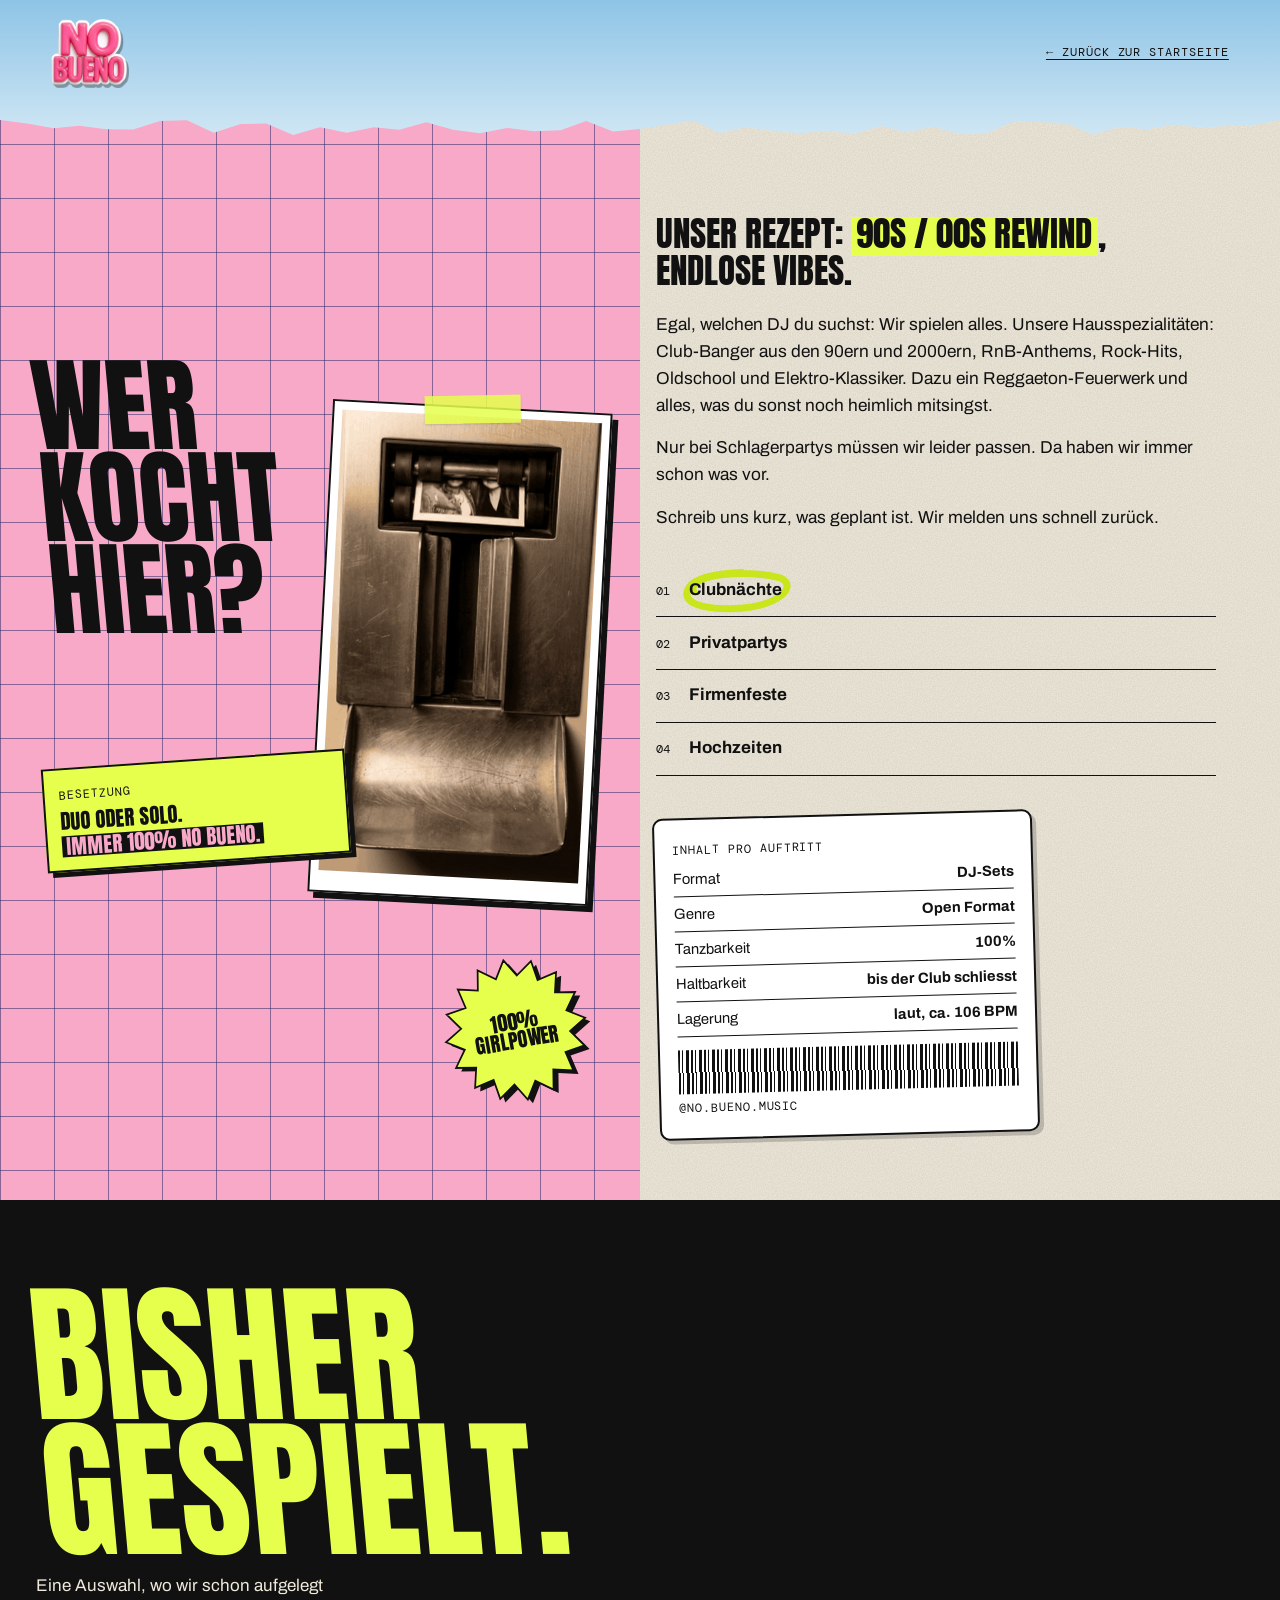
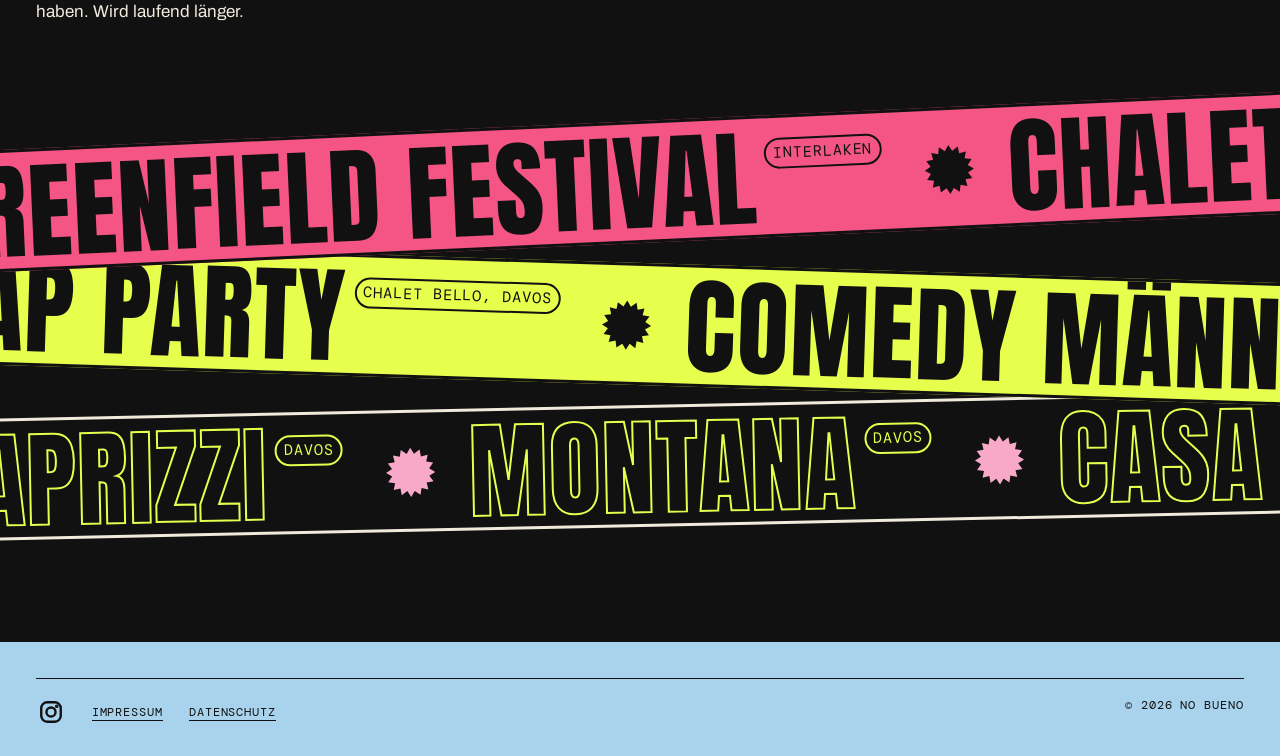
==== about.html @ e57322e9 "Add files via upload" ====
<!doctype html>
<html lang="de-CH">
<head>
<meta charset="utf-8">
<meta name="viewport" content="width=device-width, initial-scale=1, viewport-fit=cover">
<meta name="claude:viewport-fit-sides" content="cover">
<title>About – No Bueno</title>
<script>(function(){var r=document.documentElement;if(!(window.matchMedia&&matchMedia('(prefers-reduced-motion: reduce)').matches)){r.classList.add('js-anim');setTimeout(function(){if(!window.__nbReady){r.classList.remove('js-anim')}},3500)}})();</script>
<meta name="description" content="Wer No Bueno ist, was wir spielen und wo wir schon aufgelegt haben.">
<link rel="preload" href="fonts/anton-latin-400-normal.woff2" as="font" type="font/woff2" crossorigin>
<link rel="stylesheet" href="fonts.css">
<link rel="stylesheet" href="style.css">
</head>
<body class="about-page">

<svg width="0" height="0" style="position:absolute" aria-hidden="true" focusable="false">
  <symbol id="burst" viewBox="0 0 100 100"><polygon points="50.0,2.0 57.2,13.7 68.4,5.7 70.6,19.2 83.9,16.1 80.8,29.4 94.3,31.6 86.3,42.8 98.0,50.0 86.3,57.2 94.3,68.4 80.8,70.6 83.9,83.9 70.6,80.8 68.4,94.3 57.2,86.3 50.0,98.0 42.8,86.3 31.6,94.3 29.4,80.8 16.1,83.9 19.2,70.6 5.7,68.4 13.7,57.2 2.0,50.0 13.7,42.8 5.7,31.6 19.2,29.4 16.1,16.1 29.4,19.2 31.6,5.7 42.8,13.7"/></symbol>
</svg>

<div class="about-top">
<header class="snake-top"><a class="logo-sticker" href="index.html" aria-label="No Bueno, zur Startseite"><img src="assets/sticker.webp" width="420" height="363" alt="No Bueno"></a><a class="mono snake-back" href="index.html">← zurück zur Startseite</a></header>
</div>

<section class="about" id="ueber" aria-labelledby="about-title">
  <div class="pool">
    <div class="pool-inner">
      <h2 class="big-title" id="about-title" data-lines>
        <span class="ln"><span class="ln-in" style="--i:0">Wer</span></span>
        <span class="ln"><span class="ln-in" style="--i:1">kocht</span></span>
        <span class="ln"><span class="ln-in" style="--i:2">hier?</span></span>
      </h2>
      <figure class="booth reveal"><span class="tape" aria-hidden="true"></span><img src="assets/photobooth.gif" width="300" height="533" alt="Fotoautomat spuckt einen Fotostreifen von uns beiden aus" loading="lazy"></figure>
      <div class="duo-card reveal"><span class="mono">Besetzung</span><p>Duo oder Solo.<br><b>Immer 100% No Bueno.</b></p></div>
    </div>
    <div class="px px--burst2" data-speed="0.07" aria-hidden="true">
      <div class="burst burst--sm reveal reveal--stamp">
        <svg viewBox="0 0 100 100"><use href="#burst" transform="translate(3 3)" fill="#111"/><use href="#burst" fill="#e6ff4d" stroke="#111" stroke-width="1.2"/></svg>
        <span>100%<br>girlpower</span>
      </div>
    </div>
  </div>

  <div class="about-copy paper">
    <div class="about-copy-inner">
      <p class="lead reveal">Unser Rezept: <span class="hl">90s / 00s Rewind</span>, endlose Vibes.</p>
      <p class="reveal reveal--soft">Egal, welchen DJ du suchst: Wir spielen alles. Unsere Hausspezialitäten: Club-Banger aus den 90ern und 2000ern, RnB-Anthems, Rock-Hits, Oldschool und Elektro-Klassiker. Dazu ein Reggaeton-Feuerwerk und alles, was du sonst noch heimlich mitsingst.</p>
      <p class="reveal reveal--soft">Nur bei Schlagerpartys müssen wir leider passen. Da haben wir immer schon was vor.</p>
      <p class="reveal reveal--soft">Schreib uns kurz, was geplant ist. Wir melden uns schnell zurück.</p>

      <ol class="topics" aria-label="Anlässe">
        <li class="reveal reveal--soft"><span class="circled" data-draw>Clubnächte<svg viewBox="0 0 200 80" preserveAspectRatio="none" aria-hidden="true"><path class="scribble scribble--lime" pathLength="1" d="M30 44 C14 14 120 2 176 20 C204 34 176 70 100 74 C40 77 6 62 22 36 C32 20 70 12 110 10"/></svg></span></li>
        <li class="reveal reveal--soft"><span>Privatpartys</span></li>
        <li class="reveal reveal--soft"><span>Firmenfeste</span></li>
        <li class="reveal reveal--soft"><span>Hochzeiten</span></li>
      </ol>

      <div class="label-card reveal">
        <span class="mono">Inhalt pro Auftritt</span>
        <div class="row"><span>Format</span><b>DJ-Sets</b></div>
        <div class="row"><span>Genre</span><b>Open Format</b></div>
        <div class="row"><span>Tanzbarkeit</span><b>100%</b></div>
        <div class="row"><span>Haltbarkeit</span><b>bis der Club schliesst</b></div>
        <div class="row"><span>Lagerung</span><b>laut, ca. <span data-count="125">125</span> BPM</b></div>
        <div class="barcode" aria-hidden="true"></div>
        <span class="mono">@no.bueno.music</span>
      </div>
    </div>
  </div>
</section>

<!-- ============ GESPIELT (Laufschrift) ============ -->
<section class="gig-sec mq-sec" id="gespielt" aria-labelledby="gig-title">
  <div class="wrap mq-head">
    <h2 class="big-title" id="gig-title">
      <span class="ln"><span class="ln-in" style="--i:0">Bisher</span></span>
      <span class="ln"><span class="ln-in" style="--i:1">gespielt.</span></span>
    </h2>
    <p class="tv-lead">Eine Auswahl, wo wir schon aufgelegt haben. Wird laufend länger.</p>
  </div>
  <div class="mq-stack">
    <div class="mq mq--a">
      <ul class="mq-track" aria-label="Gespielt, Reihe 1"><li><span class="mq-n">Greenfield Festival</span><small>Interlaken</small><svg class="mq-b" viewBox="0 0 100 100" aria-hidden="true"><use href="#burst"/></svg></li><li><span class="mq-n">Chalet Bello</span><small>Resident, Davos</small><svg class="mq-b" viewBox="0 0 100 100" aria-hidden="true"><use href="#burst"/></svg></li><li><span class="mq-n">Stall Valär</span><small>Davos</small><svg class="mq-b" viewBox="0 0 100 100" aria-hidden="true"><use href="#burst"/></svg></li><li><span class="mq-n">Back to the Hits</span><small>Micas Garten</small><svg class="mq-b" viewBox="0 0 100 100" aria-hidden="true"><use href="#burst"/></svg></li><li><span class="mq-n">Back to the Hits</span><small>Gerolds Garten</small><svg class="mq-b" viewBox="0 0 100 100" aria-hidden="true"><use href="#burst"/></svg></li><li><span class="mq-n">Back to the Hits</span><small>Illuminarium</small><svg class="mq-b" viewBox="0 0 100 100" aria-hidden="true"><use href="#burst"/></svg></li></ul>
      <ul class="mq-track" aria-hidden="true"><li><span class="mq-n">Greenfield Festival</span><small>Interlaken</small><svg class="mq-b" viewBox="0 0 100 100" aria-hidden="true"><use href="#burst"/></svg></li><li><span class="mq-n">Chalet Bello</span><small>Resident, Davos</small><svg class="mq-b" viewBox="0 0 100 100" aria-hidden="true"><use href="#burst"/></svg></li><li><span class="mq-n">Stall Valär</span><small>Davos</small><svg class="mq-b" viewBox="0 0 100 100" aria-hidden="true"><use href="#burst"/></svg></li><li><span class="mq-n">Back to the Hits</span><small>Micas Garten</small><svg class="mq-b" viewBox="0 0 100 100" aria-hidden="true"><use href="#burst"/></svg></li><li><span class="mq-n">Back to the Hits</span><small>Gerolds Garten</small><svg class="mq-b" viewBox="0 0 100 100" aria-hidden="true"><use href="#burst"/></svg></li><li><span class="mq-n">Back to the Hits</span><small>Illuminarium</small><svg class="mq-b" viewBox="0 0 100 100" aria-hidden="true"><use href="#burst"/></svg></li></ul>
    </div>
    <div class="mq mq--b">
      <ul class="mq-track" aria-label="Gespielt, Reihe 2"><li><span class="mq-n">PAP Party</span><small>Chalet Bello, Davos</small><svg class="mq-b" viewBox="0 0 100 100" aria-hidden="true"><use href="#burst"/></svg></li><li><span class="mq-n">Comedy Männer After Show</span><small>Samsung The Hall, Zürich</small><svg class="mq-b" viewBox="0 0 100 100" aria-hidden="true"><use href="#burst"/></svg></li><li><span class="mq-n">Wienachtsdorf Zürich</span><svg class="mq-b" viewBox="0 0 100 100" aria-hidden="true"><use href="#burst"/></svg></li><li><span class="mq-n">Rotliechtli</span><small>Davos</small><svg class="mq-b" viewBox="0 0 100 100" aria-hidden="true"><use href="#burst"/></svg></li></ul>
      <ul class="mq-track" aria-hidden="true"><li><span class="mq-n">PAP Party</span><small>Chalet Bello, Davos</small><svg class="mq-b" viewBox="0 0 100 100" aria-hidden="true"><use href="#burst"/></svg></li><li><span class="mq-n">Comedy Männer After Show</span><small>Samsung The Hall, Zürich</small><svg class="mq-b" viewBox="0 0 100 100" aria-hidden="true"><use href="#burst"/></svg></li><li><span class="mq-n">Wienachtsdorf Zürich</span><svg class="mq-b" viewBox="0 0 100 100" aria-hidden="true"><use href="#burst"/></svg></li><li><span class="mq-n">Rotliechtli</span><small>Davos</small><svg class="mq-b" viewBox="0 0 100 100" aria-hidden="true"><use href="#burst"/></svg></li></ul>
    </div>
    <div class="mq mq--c">
      <ul class="mq-track" aria-label="Gespielt, Reihe 3"><li><span class="mq-n">Caprizzi</span><small>Davos</small><svg class="mq-b" viewBox="0 0 100 100" aria-hidden="true"><use href="#burst"/></svg></li><li><span class="mq-n">Montana</span><small>Davos</small><svg class="mq-b" viewBox="0 0 100 100" aria-hidden="true"><use href="#burst"/></svg></li><li><span class="mq-n">Casa Antica</span><small>Klosters</small><svg class="mq-b" viewBox="0 0 100 100" aria-hidden="true"><use href="#burst"/></svg></li><li><span class="mq-n">Peaches Girls Society</span><svg class="mq-b" viewBox="0 0 100 100" aria-hidden="true"><use href="#burst"/></svg></li></ul>
      <ul class="mq-track" aria-hidden="true"><li><span class="mq-n">Caprizzi</span><small>Davos</small><svg class="mq-b" viewBox="0 0 100 100" aria-hidden="true"><use href="#burst"/></svg></li><li><span class="mq-n">Montana</span><small>Davos</small><svg class="mq-b" viewBox="0 0 100 100" aria-hidden="true"><use href="#burst"/></svg></li><li><span class="mq-n">Casa Antica</span><small>Klosters</small><svg class="mq-b" viewBox="0 0 100 100" aria-hidden="true"><use href="#burst"/></svg></li><li><span class="mq-n">Peaches Girls Society</span><svg class="mq-b" viewBox="0 0 100 100" aria-hidden="true"><use href="#burst"/></svg></li></ul>
    </div>
  </div>
</section>

<footer class="stay">
  <div class="wrap">
    <div class="foot-links mono">
      <ul>
        <li><a class="ig-ico" href="https://www.instagram.com/no.bueno.music" rel="noopener" aria-label="Instagram: @no.bueno.music" title="@no.bueno.music"><svg viewBox="0 0 24 24" width="26" height="26" fill="none" stroke="currentColor" stroke-width="2.2" stroke-linecap="round" stroke-linejoin="round" aria-hidden="true"><rect x="3" y="3" width="18" height="18" rx="5.5"/><circle cx="12" cy="12" r="4.2"/><circle cx="17.3" cy="6.7" r="0.6" fill="currentColor"/></svg></a></li>
        <li><a href="impressum.html">Impressum</a></li>
        <li><a href="datenschutz.html">Datenschutz</a></li>
      </ul>
      <span>© <span id="year">2026</span> No Bueno</span>
    </div>
  </div>
</footer>

<div class="w95 toast" id="toast" role="status" aria-live="polite" hidden>
  <div class="w95-bar"><span class="t" id="toast-title">fehler.exe</span><button class="x" type="button" id="toast-x" aria-label="Schliessen">×</button></div>
  <div class="w95-body">
    <div class="row"><span class="info" aria-hidden="true">!</span><p id="toast-msg"></p></div>
    <div class="btns"><a class="b95" id="toast-ok" href="#kontakt">ok</a></div>
  </div>
</div>

<script src="script.js"></script>
</body>
</html>
---- fonts.css ----
/* Selbst gehostete Schriften (OFL-Lizenz, via Fontsource) */
@font-face{font-family:'Anton';font-style:normal;font-weight:400;font-display:swap;src:url('fonts/anton-latin-400-normal.woff2') format('woff2');}
@font-face{font-family:'Archivo';font-style:normal;font-weight:400;font-display:swap;src:url('fonts/archivo-latin-400-normal.woff2') format('woff2');}
@font-face{font-family:'Archivo';font-style:normal;font-weight:500;font-display:swap;src:url('fonts/archivo-latin-500-normal.woff2') format('woff2');}
@font-face{font-family:'Archivo';font-style:normal;font-weight:700;font-display:swap;src:url('fonts/archivo-latin-700-normal.woff2') format('woff2');}
@font-face{font-family:'Archivo';font-style:normal;font-weight:800;font-display:swap;src:url('fonts/archivo-latin-800-normal.woff2') format('woff2');}
@font-face{font-family:'Caveat';font-style:normal;font-weight:600;font-display:swap;src:url('fonts/caveat-latin-600-normal.woff2') format('woff2');}
@font-face{font-family:'DM Mono';font-style:normal;font-weight:400;font-display:swap;src:url('fonts/dm-mono-latin-400-normal.woff2') format('woff2');}
@font-face{font-family:'DM Mono';font-style:normal;font-weight:500;font-display:swap;src:url('fonts/dm-mono-latin-500-normal.woff2') format('woff2');}
@font-face{font-family:'Pixelify Sans';font-style:normal;font-weight:400;font-display:swap;src:url('fonts/pixelify-sans-latin-400-normal.woff2') format('woff2');}
@font-face{font-family:'Pixelify Sans';font-style:normal;font-weight:600;font-display:swap;src:url('fonts/pixelify-sans-latin-600-normal.woff2') format('woff2');}
---- style.css ----
/* Layout concept: a cut-and-paste zine. Giant black condensed type on sky, pool-tile pink, lime and paper bands, with stickers, tape, scribbles and Win95 pop-ups pasted on top. */
:root {
  --sky: #a9d3ec;
  --sky-2: #d4e9f5;
  --pink: #f8a9c8;
  --brand: #f45584;
  --lime: #e6ff4d;
  --olive: #a9b247;
  --ink: #111111;
  --paper: #f0eadc;
  --grey: #c9c8c2;
  --navy: #2c2a6b;
  --lilac: #fcd6e8;
  --lilac-d: #d4538b;
  --butter: #f6e68a;

  --display: 'Anton', 'Arial Narrow', Impact, sans-serif;
  --body: 'Archivo', 'Helvetica Neue', Arial, sans-serif;
  --hand: 'Caveat', 'Segoe Script', 'Bradley Hand', cursive;
  --mono: 'DM Mono', ui-monospace, 'SF Mono', Menlo, Consolas, monospace;
  --pixel: 'Pixelify Sans', 'Courier New', monospace;

  --ease: cubic-bezier(0.2, 0.8, 0.2, 1);
  --gutter-l: max(16px, env(safe-area-inset-left, 0px));
  --gutter-r: max(16px, env(safe-area-inset-right, 0px));

  --noise: url("data:image/svg+xml,%3Csvg xmlns='http://www.w3.org/2000/svg' width='200' height='200'%3E%3Cfilter id='n'%3E%3CfeTurbulence type='fractalNoise' baseFrequency='.8' numOctaves='2' stitchTiles='stitch'/%3E%3CfeColorMatrix values='0 0 0 0 0 0 0 0 0 0 0 0 0 0 0 0 0 0 .1 0'/%3E%3C/filter%3E%3Crect width='100%25' height='100%25' filter='url(%23n)'/%3E%3C/svg%3E");
}

*, *::before, *::after { box-sizing: border-box; }
[hidden] { display: none !important; }
html { scroll-behavior: smooth; }

body {
  margin: 0;
  background: var(--paper);
  color: var(--ink);
  font-family: var(--body);
  font-size: 1.0625rem;
  line-height: 1.55;
  -webkit-font-smoothing: antialiased;
  overflow-x: hidden;
}
img { display: block; max-width: 100%; height: auto; }
a { color: inherit; }
:focus-visible { outline: 3px solid var(--ink); outline-offset: 3px; }
.sr-only { position: absolute; width: 1px; height: 1px; padding: 0; margin: -1px; overflow: hidden; clip: rect(0, 0, 0, 0); white-space: nowrap; border: 0; }

.wrap { width: 100%; max-width: 1240px; margin-inline: auto; padding-left: var(--gutter-l); padding-right: var(--gutter-r); }
.mono { font-family: var(--mono); font-size: 0.74rem; letter-spacing: 0.08em; text-transform: uppercase; }
.hand { font-family: var(--hand); font-weight: 600; line-height: 1; }
.paper { background-color: var(--paper); background-image: var(--noise); }

/* ---------- scribbles ---------- */
.scribble { fill: none; stroke: var(--ink); stroke-width: 3; stroke-linecap: round; stroke-linejoin: round; vector-effect: non-scaling-stroke; }
.scribble--lime { stroke: #c9e51c; stroke-width: 7; }
.scribble--pink { stroke: var(--brand); stroke-width: 4; }
.circled { position: relative; display: inline-block; z-index: 0; }
.circled > svg { position: absolute; inset: -22% -10%; width: 120%; height: 144%; left: -10%; top: -22%; overflow: visible; pointer-events: none; z-index: -1; }
.hl { background: linear-gradient(transparent 18%, var(--lime) 18% 92%, transparent 92%); padding: 0 0.15em; -webkit-box-decoration-break: clone; box-decoration-break: clone; }

/* ---------- buttons ---------- */
.btn {
  display: inline-flex; align-items: center; gap: 0.9rem;
  font-family: var(--body); font-weight: 700; font-size: 0.8rem; letter-spacing: 0.12em; text-transform: uppercase;
  background: var(--ink); color: #fff; border: 2px solid var(--ink); padding: 1rem 1.5rem;
  text-decoration: none; cursor: pointer;
  transition: background 0.15s ease, color 0.15s ease;
}
.btn svg { width: 1.6em; height: 1em; flex: none; stroke: currentColor; fill: none; stroke-width: 2; }
.btn:hover { background: var(--lime); color: var(--ink); }
.btn--ghost { background: transparent; color: var(--ink); }
.btn--ghost:hover { background: var(--ink); color: #fff; }

.tag-lime {
  display: inline-block; background: var(--lime); color: var(--ink);
  padding: 0.35rem 0.65rem; rotate: -2deg; box-shadow: 3px 3px 0 var(--ink);
}

/* ---------- progress bar ---------- */
.progress { position: fixed; left: 0; right: 0; top: env(safe-area-inset-top, 0px); height: 6px; z-index: 90; pointer-events: none; }
.progress i { display: block; height: 100%; background: var(--ink); transform: scaleX(0); transform-origin: left; }

/* ---------- nav ---------- */
.nav { position: relative; z-index: 5; display: flex; flex-wrap: wrap; align-items: center; justify-content: space-between; gap: 0.7rem 2rem; padding-top: 1.4rem; padding-bottom: 0.6rem; }
.logo-text { font-family: var(--display); font-size: 1.7rem; text-transform: lowercase; text-decoration: none; letter-spacing: 0.01em; line-height: 1; }
.nav ul { list-style: none; margin: 0; padding: 0; display: flex; flex-wrap: wrap; gap: 0.3rem 1.8rem; }
.nav a.l { font-family: var(--mono); font-size: 0.76rem; letter-spacing: 0.08em; text-transform: uppercase; text-decoration: none; padding: 0.3rem 0; border-bottom: 2px solid transparent; }
.nav a.l:hover, .nav a.l[aria-current] { border-bottom-color: var(--ink); }

/* ---------- hero ---------- */
.hero {
  position: relative; overflow: hidden;
  padding-bottom: 6.5rem;
  background:
    radial-gradient(ellipse 340px 80px at 14% 16%, rgba(255, 190, 220, 0.85), transparent 72%),
    radial-gradient(ellipse 420px 90px at 62% 9%, rgba(255, 200, 226, 0.8), transparent 72%),
    radial-gradient(ellipse 360px 90px at 90% 44%, rgba(255, 190, 220, 0.7), transparent 72%),
    radial-gradient(ellipse 500px 120px at 30% 78%, rgba(255, 255, 255, 0.55), transparent 72%),
    linear-gradient(180deg, #8ec4e6, var(--sky-2));
}
.hero-grid { position: relative; display: grid; grid-template-columns: 1fr; gap: 2rem; padding-top: 1.6rem; }
.hero-copy { min-width: 0; position: relative; z-index: 2; }
.hero-copy .tag-lime { margin-bottom: 1.2rem; }
.mega { font-family: var(--display); font-weight: 400; text-transform: uppercase; line-height: 0.84; letter-spacing: -0.005em; margin: 0; font-size: clamp(6rem, 25vw, 17.5rem); }
.ln { display: block; overflow: hidden; padding-top: 0.05em; padding-bottom: 0.02em; margin-bottom: -0.02em; }
.ln-in { display: block; }
.hero-sub { font-family: var(--display); text-transform: uppercase; font-size: clamp(1.7rem, 5.2vw, 3rem); line-height: 1.02; margin: 1.6rem 0 0; max-width: 15ch; }
.hero-cta { display: flex; flex-wrap: wrap; align-items: center; gap: 1rem 1.6rem; margin-top: 2rem; }
.hero-cta .note { font-size: 1.6rem; rotate: -4deg; display: inline-flex; align-items: center; gap: 0.3rem; }
.hero-cta .note svg { width: 70px; height: 36px; }
.meta-row { display: flex; flex-wrap: wrap; gap: 0.8rem 2.6rem; margin-top: 2.6rem; }
.meta-row div { display: grid; gap: 0.1rem; }
.meta-row b { font-family: var(--mono); font-weight: 500; font-size: 0.8rem; text-transform: none; letter-spacing: 0; }

/* collage */
.collage { position: relative; display: grid; gap: 1.4rem; justify-items: center; min-width: 0; padding-top: 1rem; }
.px { position: relative; }
.px--pola { width: min(100%, 270px); }
.pola {
  background: none; padding: 0; width: min(100%, 270px); rotate: 3deg;
  filter: drop-shadow(0 14px 18px rgba(17, 17, 17, 0.3));
}
.pola img { width: 100%; }
.pola .cap { position: absolute; left: 0; right: 0; bottom: 6px; text-align: center; font-size: 1.35rem; }
.tape { position: absolute; width: 96px; height: 28px; background: rgba(230, 255, 77, 0.85); top: -13px; left: 50%; translate: -50% 0; rotate: -4deg; box-shadow: 0 1px 2px rgba(0, 0, 0, 0.15); }
.burst { position: relative; width: 136px; aspect-ratio: 1; display: grid; place-items: center; text-align: center; rotate: -10deg; }
.burst svg { position: absolute; inset: 0; width: 100%; height: 100%; overflow: visible; }
.burst span { position: relative; font-family: var(--display); text-transform: uppercase; font-size: 1.35rem; line-height: 0.95; }
.px--burst { position: absolute; top: -0.5rem; right: 6%; z-index: 3; }
.doodle { position: absolute; pointer-events: none; z-index: 1; }
.doodle svg { width: 100%; height: auto; overflow: visible; }

/* Win95 */
.w95 { background: var(--lilac); border: 2px solid; border-color: #fff var(--lilac-d) var(--lilac-d) #fff; outline: 1px solid var(--ink); box-shadow: 6px 6px 0 rgba(17, 17, 17, 0.25); padding: 3px; font-family: var(--pixel); font-size: 1rem; line-height: 1.35; min-width: 0; }
.w95-bar { display: flex; align-items: center; justify-content: space-between; gap: 0.6rem; padding: 0.2rem 0.3rem 0.2rem 0.5rem; background: var(--pink); color: var(--ink); }
.w95-bar .t { min-width: 0; overflow: hidden; white-space: nowrap; text-overflow: ellipsis; }
.w95-ctrl { display: flex; gap: 2px; flex: none; }
.w95-ctrl span { width: 17px; height: 17px; background: var(--lilac); color: var(--ink); border: 2px solid; border-color: #fff var(--lilac-d) var(--lilac-d) #fff; font-size: 0.7rem; line-height: 12px; text-align: center; }
.w95-body { margin-top: 3px; padding: 0.9rem 1rem 1rem; background: #fff1f7; border: 2px solid; border-color: var(--lilac-d) #fff #fff var(--lilac-d); }
.w95-body p { margin: 0 0 0.8rem; }
.w95 .row { display: flex; align-items: flex-start; gap: 0.7rem; }
.w95 .info { flex: none; width: 28px; height: 28px; border-radius: 50%; background: var(--lilac-d); color: #fff; display: grid; place-items: center; font-weight: 700; border: 2px solid var(--ink); }
.w95 .btns { display: flex; flex-wrap: wrap; gap: 0.5rem; }
.b95 {
  font-family: var(--pixel); font-size: 1rem; font-weight: 600; color: var(--ink); text-decoration: none; cursor: pointer;
  background: var(--lilac); padding: 0.25rem 1rem; border: 2px solid; border-color: #fff var(--ink) var(--ink) #fff;
  box-shadow: inset -1px -1px 0 var(--lilac-d);
}
.b95:hover { background: var(--lime); }
.b95:active { border-color: var(--ink) #fff #fff var(--ink); box-shadow: inset 1px 1px 0 var(--lilac-d); }
.px--pop { width: min(100%, 320px); rotate: -2deg; z-index: 2; }
.px--load { width: min(100%, 250px); rotate: 2deg; z-index: 2; }
.loader { height: 18px; border: 2px solid; border-color: var(--lilac-d) #fff #fff var(--lilac-d); background: #fff; padding: 1px; margin: 0.5rem 0 0.2rem; }
.loader i { display: block; height: 100%; width: 4%; background: repeating-linear-gradient(90deg, #f45584 0 8px, transparent 8px 10px); }

@media (min-width: 900px) {
  .hero-grid { grid-template-columns: 1.2fr 0.8fr; gap: 1rem; }
  .collage { display: block; min-height: 620px; padding-top: 0; }
  .px--pola { position: absolute; top: 10px; left: 50px; }
  .px--burst { top: -14px; right: 0; }
  .px--pop { position: absolute; top: 360px; left: -70px; }
  .px--load { position: absolute; top: 478px; right: 0; }
}

/* ---------- marquee ---------- */
.band-marquee { background: var(--olive); border-block: 3px solid var(--ink); overflow: hidden; position: relative; z-index: 3; rotate: -1.2deg; margin-block: -1.2rem 0; margin-inline: -3vw; }
.band-marquee .track { display: flex; width: max-content; will-change: transform; }
.band-marquee span { font-family: var(--display); text-transform: uppercase; font-size: clamp(2.2rem, 6.5vw, 4.4rem); line-height: 1; padding: 0.4rem 1.6rem 0.25rem; white-space: nowrap; }

/* ---------- about ---------- */
.about { position: relative; margin-top: -1.6rem; clip-path: polygon(0.0% 0.00%, 2.1% 0.33%, 4.2% 0.76%, 6.2% 0.52%, 8.3% 0.85%, 10.4% 0.88%, 12.5% 0.09%, 14.6% 0.02%, 16.7% 1.17%, 18.8% 0.36%, 20.8% 0.33%, 22.9% 1.39%, 25.0% 0.66%, 27.1% 1.17%, 29.2% 0.67%, 31.2% 0.89%, 33.3% 0.21%, 35.4% 0.89%, 37.5% 1.22%, 39.6% 0.73%, 41.7% 1.04%, 43.8% 0.94%, 45.8% 0.09%, 47.9% 1.06%, 50.0% 0.83%, 52.1% 0.42%, 54.2% 0.04%, 56.2% 1.21%, 58.3% 0.66%, 60.4% 1.01%, 62.5% 1.23%, 64.6% 1.00%, 66.7% 1.29%, 68.8% 0.55%, 70.8% 1.12%, 72.9% 0.62%, 75.0% 1.31%, 77.1% 1.23%, 79.2% 0.14%, 81.2% 0.19%, 83.3% 0.30%, 85.4% 1.35%, 87.5% 0.61%, 89.6% 0.88%, 91.7% 0.42%, 93.8% 0.71%, 95.8% 0.54%, 97.9% 0.49%, 100.0% 0.00%, 100% 100%, 0% 100%); display: grid; grid-template-columns: 1fr; }
.pool {
  position: relative; padding: 5rem var(--gutter-r) 4rem var(--gutter-l); overflow: hidden;
  background-color: var(--pink);
  background-image:
    linear-gradient(rgba(44, 42, 107, 0.55) 1.5px, transparent 1.5px),
    linear-gradient(90deg, rgba(44, 42, 107, 0.55) 1.5px, transparent 1.5px);
  background-size: 54px 54px;
}
.pool-inner { max-width: 560px; margin-left: auto; position: relative; }
.big-title { font-family: var(--display); font-weight: 400; text-transform: uppercase; font-size: clamp(4.4rem, 13vw, 9.5rem); line-height: 0.84; margin: 0; }
.pool .note { font-size: 1.7rem; margin-top: 1.4rem; rotate: -3deg; display: inline-block; background: var(--pink); padding: 0.1rem 0.5rem; }
.px--burst2 { position: absolute; right: 4%; bottom: 8%; }
.burst--sm { width: 112px; rotate: 9deg; }
.about-copy { padding: 4.5rem var(--gutter-r) 4rem var(--gutter-l); }
.about-copy-inner { max-width: 560px; }
.about-copy p { margin: 0 0 1rem; font-size: 1.08rem; }
.about-copy .lead { font-family: var(--display); text-transform: uppercase; font-size: clamp(1.6rem, 3.4vw, 2.2rem); line-height: 1.05; margin-bottom: 1.4rem; }
.topics { list-style: none; margin: 2rem 0 0; padding: 0; counter-reset: t; }
.topics li { display: flex; gap: 1.2rem; align-items: baseline; padding: 0.8rem 0; border-bottom: 1.5px solid var(--ink); position: relative; }
.topics li::before { counter-increment: t; content: "0" counter(t); font-family: var(--mono); font-size: 0.78rem; }
.topics li span { font-weight: 700; }
.topics .circled > svg { inset: -35% -14%; width: 128%; height: 170%; left: -14%; top: -35%; }
.label-card { margin-top: 2.4rem; background: #fff; border: 2px solid var(--ink); border-radius: 10px; padding: 1rem 1.1rem 1.1rem; max-width: 380px; rotate: -1.5deg; box-shadow: 4px 4px 0 rgba(17, 17, 17, 0.2); }
.label-card .row { display: flex; justify-content: space-between; gap: 1rem; padding: 0.35rem 0; border-bottom: 1px solid var(--ink); font-size: 0.92rem; }
.label-card .row b { text-align: right; font-weight: 700; }
.barcode { height: 44px; margin-top: 0.8rem; background: repeating-linear-gradient(90deg, var(--ink) 0 2px, transparent 2px 4px, var(--ink) 4px 5px, transparent 5px 8px, var(--ink) 8px 11px, transparent 11px 13px); }
@media (min-width: 860px) {
  .about { grid-template-columns: 1fr 1fr; }
  .pool { padding-top: 6rem; }
  .about-copy { padding-top: 6rem; }
}

/* ---------- contact ---------- */
.contact { background: var(--noise), var(--olive); position: relative; padding: 5.5rem 0 5rem; }
.contact-grid { display: grid; grid-template-columns: 1fr; gap: 3rem; align-items: start; }
.contact-side { min-width: 0; }
.contact .note { font-size: 1.8rem; rotate: -3deg; display: inline-flex; gap: 0.4rem; align-items: center; margin-top: 1.4rem; }
.contact .note svg { width: 80px; height: 40px; }
.mailbox { margin-top: 2rem; border: 2px solid var(--ink); background: #fff; padding: 1rem 1.1rem; display: grid; gap: 0.7rem; max-width: 420px; }
.mailbox .addr { font-family: var(--mono); font-size: 1rem; word-break: break-all; }
.mailbox-row { display: flex; flex-wrap: wrap; gap: 0.5rem; }
.mailbox .btn { padding: 0.6rem 0.9rem; font-size: 0.7rem; }
.form { display: grid; gap: 0.9rem; }
.form .two { display: grid; gap: 0.9rem; grid-template-columns: 1fr; }
.field { display: flex; flex-direction: column; gap: 0.25rem; min-width: 0; }
.field label { font-family: var(--pixel); font-size: 1rem; }
.field input, .field select, .field textarea {
  font: inherit; font-size: 0.95rem; width: 100%; background: #fff; color: var(--ink); border-radius: 0;
  border: 2px solid; border-color: var(--lilac-d) #fff #fff var(--lilac-d); box-shadow: inset 1px 1px 0 var(--ink); padding: 0.5rem 0.6rem;
}
.field textarea { min-height: 7rem; resize: vertical; }
.field input:focus, .field select:focus, .field textarea:focus { outline: 2px solid var(--brand); outline-offset: 1px; }
.form-actions { display: flex; flex-wrap: wrap; align-items: center; gap: 0.8rem 1.2rem; }
.form-status { margin: 0; font-family: var(--pixel); min-height: 1.4em; }
.form-note { margin: 0; font-family: var(--body); font-size: 0.78rem; opacity: 0.85; }
@media (min-width: 640px) { .form .two { grid-template-columns: 1fr 1fr; } }
@media (min-width: 900px) { .contact-grid { grid-template-columns: 0.9fr 1.1fr; gap: 4rem; } }

/* ---------- merch ---------- */
.merch { position: relative; margin-top: -2.2rem; padding: 5.5rem 0 5rem; clip-path: polygon(0.0% 0.00%, 2.1% 0.46%, 4.2% 0.37%, 6.2% 0.14%, 8.3% 0.87%, 10.4% 0.01%, 12.5% 0.50%, 14.6% 0.90%, 16.7% 0.08%, 18.8% 0.55%, 20.8% 0.62%, 22.9% 0.04%, 25.0% 0.38%, 27.1% 0.70%, 29.2% 0.45%, 31.2% 0.73%, 33.3% 0.16%, 35.4% 0.24%, 37.5% 0.11%, 39.6% 0.51%, 41.7% 0.92%, 43.8% 0.59%, 45.8% 0.77%, 47.9% 0.38%, 50.0% 0.75%, 52.1% 0.10%, 54.2% 0.29%, 56.2% 0.67%, 58.3% 0.73%, 60.4% 0.42%, 62.5% 0.09%, 64.6% 0.27%, 66.7% 0.21%, 68.8% 0.28%, 70.8% 0.81%, 72.9% 0.20%, 75.0% 0.89%, 77.1% 0.88%, 79.2% 0.05%, 81.2% 0.38%, 83.3% 0.49%, 85.4% 0.02%, 87.5% 0.42%, 89.6% 0.91%, 91.7% 0.11%, 93.8% 0.60%, 95.8% 0.12%, 97.9% 0.58%, 100.0% 0.00%, 100% 100%, 0% 100%); }
.merch-head { display: flex; flex-wrap: wrap; align-items: flex-end; gap: 1rem 2.5rem; margin-bottom: 2.6rem; }
.merch-title { position: relative; font-family: var(--hand); font-weight: 600; font-size: clamp(3rem, 8vw, 5.4rem); line-height: 0.95; margin: 0; padding: 0.4rem 1.2rem 0.5rem; }
.merch-title svg { position: absolute; inset: 0; width: 100%; height: 100%; overflow: visible; pointer-events: none; }
.merch-head p { margin: 0; max-width: 36ch; }
.shelf { display: grid; grid-template-columns: 1fr; gap: 1.2rem; }
.card { background: #fff; border: 1px solid #cfc8b8; padding: 0.7rem 0.7rem 0.9rem; box-shadow: 0 6px 14px rgba(17, 17, 17, 0.1); display: grid; gap: 0.6rem; min-width: 0; }
.card-art { aspect-ratio: 1 / 1.05; display: grid; place-items: center; padding: 12%; }
.card-art svg { width: 100%; height: 100%; }
.art-sky { background: var(--sky); } .art-pink { background: var(--pink); } .art-lime { background: var(--lime); } .art-grey { background: var(--grey); }
.card-info { display: flex; justify-content: space-between; gap: 1rem; align-items: baseline; border-top: 1px solid #cfc8b8; padding-top: 0.5rem; }
.card-info b { font-family: var(--mono); font-weight: 500; font-size: 0.78rem; text-transform: uppercase; }
.card-info span { font-family: var(--mono); font-size: 0.74rem; opacity: 0.75; text-transform: uppercase; }
.merch-foot { display: flex; flex-wrap: wrap; gap: 1rem 2rem; align-items: center; margin-top: 2.4rem; }
.merch-foot p { margin: 0; max-width: 40ch; }
@media (min-width: 560px) { .shelf { grid-template-columns: repeat(2, 1fr); } }
@media (min-width: 960px) { .shelf { grid-template-columns: repeat(4, 1fr); } }

/* ---------- footer ---------- */
.stay { position: relative; background: var(--sky); padding: 4.5rem 0 2.5rem; overflow: hidden; }
.stay-grid { display: grid; gap: 1.6rem 3rem; grid-template-columns: 1fr; align-items: center; }
.stay h2 { font-family: var(--display); font-weight: 400; text-transform: uppercase; font-size: clamp(3.6rem, 11vw, 7.5rem); line-height: 0.88; margin: 0; }
.stay .hand { font-size: 1.7rem; display: flex; gap: 0.5rem; align-items: center; }
.stay .hand svg { width: 70px; height: 34px; flex: none; }
.addr-box { display: flex; flex-wrap: wrap; border: 2px solid var(--ink); background: var(--sky-2); }
.addr-box .a { flex: 1 1 220px; padding: 0.9rem 1rem; font-family: var(--mono); font-size: 0.9rem; word-break: break-all; }
.addr-box a.go { display: grid; place-items: center; padding: 0 1.2rem; background: var(--ink); color: #fff; text-decoration: none; font-family: var(--mono); font-size: 0.76rem; letter-spacing: 0.08em; text-transform: uppercase; min-height: 48px; }
.addr-box a.go:hover { background: var(--lime); color: var(--ink); }
.foot-links { display: flex; flex-wrap: wrap; justify-content: space-between; gap: 0.8rem 2rem; margin-top: 3.4rem; padding-top: 1.1rem; border-top: 1.5px solid var(--ink); }
.foot-links ul { list-style: none; margin: 0; padding: 0; display: flex; flex-wrap: wrap; gap: 0.4rem 1.6rem; }
.foot-links a { text-decoration: none; border-bottom: 1.5px solid var(--ink); }
.foot-links a:hover { background: var(--ink); color: var(--sky); }
.sticky-note { position: absolute; right: 4%; top: 1.2rem; width: 170px; rotate: 6deg; background: var(--butter); padding: 1rem 0.9rem 0.9rem; box-shadow: 0 6px 12px rgba(17, 17, 17, 0.18); font-size: 1.45rem; line-height: 1; display: none; }
@media (min-width: 900px) { .stay-grid { grid-template-columns: 1fr 1fr; } .sticky-note { display: block; } }

/* ---------- scroll motion ---------- */
.js-anim .reveal { opacity: 0; translate: 0 46px; scale: 0.96; transition: opacity 0.7s var(--ease), translate 0.9s var(--ease), scale 0.9s var(--ease); transition-delay: var(--d, 0ms); }
.js-anim .reveal--soft { translate: 0 20px; scale: 1; }
.js-anim .reveal--pop { translate: 0 10px; scale: 0.6; transition-timing-function: cubic-bezier(0.3, 1.5, 0.4, 1); }
.js-anim .reveal.is-in { opacity: 1; translate: 0 0; scale: 1; }
.js-anim [data-lines] .ln-in { translate: 0 108%; transition: translate 0.95s var(--ease); transition-delay: calc(var(--i, 0) * 130ms + 150ms); }
.js-anim [data-lines].is-in .ln-in { translate: 0 0; }
.js-anim [data-draw] .scribble { stroke-dasharray: 1; stroke-dashoffset: 1; }
.js-anim [data-draw].is-in .scribble { stroke-dashoffset: 0; transition: stroke-dashoffset 1.1s ease 0.5s; }

@media (prefers-reduced-motion: reduce) {
  html { scroll-behavior: auto; }
  .progress { display: none; }
  .band-marquee .track { width: auto; flex-wrap: wrap; justify-content: center; }
  .band-marquee span[aria-hidden="true"] { display: none; }
}

/* ---------- legal pages ---------- */
.legal main { padding: 2.5rem 0 5rem; }
.legal article { max-width: 68ch; }
.legal h1 { font-family: var(--display); font-weight: 400; text-transform: uppercase; font-size: clamp(3.6rem, 12vw, 7rem); line-height: 0.88; margin: 0 0 1.8rem; }
.legal h2 { font-family: var(--mono); font-size: 0.78rem; letter-spacing: 0.1em; text-transform: uppercase; font-weight: 500; margin: 2.2rem 0 0.5rem; padding-top: 0.9rem; border-top: 1.5px solid var(--ink); }
.legal p { margin: 0 0 0.8rem; }
.legal .top { background: var(--sky); border-bottom: 3px solid var(--ink); }
mark.todo { background: #ffe66b; color: var(--ink); padding: 0.05em 0.3em; }

/* =====================================================
   Option 8: mehr Scroll-Bewegungen
   ===================================================== */

/* Stempel-Auftritt für die grossen Sticker */
.js-anim .reveal--stamp { translate: 0 0; scale: 2.6; opacity: 0; transition: opacity 0.2s linear, scale 0.55s cubic-bezier(0.3, 1.6, 0.45, 1); transition-delay: var(--d, 0ms); }
.js-anim .reveal--stamp.is-in { scale: 1; opacity: 1; }

/* Marker-Strich zieht sich beim Reinscrollen auf */
.js-anim .hl { background-size: 0% 100%; background-repeat: no-repeat; transition: background-size 0.9s var(--ease) 0.35s; }
.js-anim .is-in .hl, .js-anim .hl.is-in { background-size: 100% 100%; }

/* Riesenwörter, vom Scrollen gesteuert */
.bigwords { background: var(--ink); color: var(--olive); overflow: hidden; padding: 1.4rem 0; position: relative; z-index: 2; }
.bw-row { display: flex; width: max-content; will-change: transform; }
.bw-row span { font-family: var(--display); text-transform: uppercase; font-size: clamp(5rem, 17vw, 14rem); line-height: 1; padding-right: 0.5em; white-space: nowrap; }
.bw-line { color: transparent; }
.bw-line span { -webkit-text-stroke: 2px var(--olive); }
.bw-pink { color: var(--pink); }

/* Merch: horizontaler Streifen, der beim Scrollen festhält */
.hscroll { position: relative; }
.hs-pin { display: block; }
.hs-track { display: flex; flex-wrap: wrap; gap: 1.2rem; padding: 0 max(16px, env(safe-area-inset-left)) 1rem max(16px, env(safe-area-inset-right)); }
.hs-track .card { flex: 1 1 240px; max-width: 360px; }
.cta-card { flex: 1 1 240px; max-width: 360px; background: var(--olive); border: 2px solid var(--ink); box-shadow: 6px 6px 0 var(--ink); padding: 1.4rem; display: grid; gap: 1rem; align-content: center; rotate: 2deg; }
.cta-card .hand { font-size: 2.6rem; line-height: 1; }
.cta-card p { margin: 0; }
.js-hs .hscroll .hs-pin { position: sticky; top: 0; height: 100vh; height: 100svh; overflow: hidden; display: flex; flex-direction: column; justify-content: center; gap: 1.6rem; }
.js-hs .hs-track { flex-wrap: nowrap; width: max-content; will-change: transform; padding-right: 12vw; align-items: stretch; }
.js-hs .hs-track .card, .js-hs .cta-card { flex: none; width: clamp(240px, 26vw, 340px); max-width: none; }
.js-hs .merch-head { margin-bottom: 0; }
.js-hs .hs-track .reveal { opacity: 1; translate: 0 0; scale: 1; }

/* Win95-Hinweis, der beim Scrollen aufpoppt */
.toast { position: fixed; right: max(16px, env(safe-area-inset-right)); bottom: max(16px, env(safe-area-inset-bottom)); z-index: 60; width: min(320px, calc(100vw - 32px)); animation: toast-in 0.45s cubic-bezier(0.3, 1.5, 0.4, 1); }
.toast .x { font: inherit; line-height: 1; width: 17px; height: 17px; padding: 0; background: var(--lilac); color: var(--ink); border: 2px solid; border-color: #fff var(--lilac-d) var(--lilac-d) #fff; cursor: pointer; }
.toast .w95-body p { margin: 0; }
.toast .btns { margin-top: 0.8rem; }
@keyframes toast-in { from { translate: 0 40px; opacity: 0; } to { translate: 0 0; opacity: 1; } }

@media (prefers-reduced-motion: reduce) {
  .toast { animation: none; }
  .bw-row { transform: none !important; }
}


/* =====================================================
   Option 13: Hamburger-Menü
   ===================================================== */
@media (max-width: 799px) { .nav ul { display: none; } }

.burger {
  position: fixed; z-index: 120; top: max(14px, env(safe-area-inset-top)); right: max(14px, env(safe-area-inset-right));
  width: 54px; height: 54px; padding: 0; cursor: pointer;
  background: var(--pink); border: 2px solid var(--ink); box-shadow: 4px 4px 0 var(--ink); rotate: -3deg;
  display: grid; align-content: center; justify-items: center; gap: 6px;
  transition: translate 0.45s var(--ease), opacity 0.3s, background 0.2s, rotate 0.3s var(--ease);
}
.burger:hover { background: var(--lime); rotate: 2deg; }
.burger span { display: block; width: 26px; height: 3px; background: var(--ink); transition: transform 0.35s var(--ease), opacity 0.2s; }
.burger[aria-expanded="true"] { background: var(--lime); rotate: 0deg; }
.burger[aria-expanded="true"] span:nth-child(1) { transform: translateY(9px) rotate(45deg); }
.burger[aria-expanded="true"] span:nth-child(2) { opacity: 0; }
.burger[aria-expanded="true"] span:nth-child(3) { transform: translateY(-9px) rotate(-45deg); }
@media (min-width: 800px) {
  .burger { translate: 90px 0; opacity: 0; pointer-events: none; }
  .burger.is-shown, .burger[aria-expanded="true"] { translate: 0 0; opacity: 1; pointer-events: auto; }
}

.menu {
  position: fixed; inset: 0; z-index: 110; overflow-y: auto;
  background: var(--noise), var(--olive);
  clip-path: circle(0 at calc(100% - 41px) 41px);
  visibility: hidden;
  transition: clip-path 0.7s var(--ease), visibility 0s linear 0.7s;
}
.menu.is-open { clip-path: circle(150vmax at calc(100% - 41px) 41px); visibility: visible; transition: clip-path 0.8s var(--ease), visibility 0s; }
.menu-inner { min-height: 100%; display: flex; flex-direction: column; justify-content: center; gap: 1.6rem; padding: 5.5rem max(20px, env(safe-area-inset-right)) max(2rem, env(safe-area-inset-bottom)) max(20px, env(safe-area-inset-left)); max-width: 1240px; margin-inline: auto; position: relative; }
.menu-label { opacity: 0.75; }
.menu-list { list-style: none; margin: 0; padding: 0; counter-reset: m; }
.menu-list li { border-bottom: 2px solid var(--ink); overflow: hidden; }
.menu-list a {
  display: flex; align-items: baseline; gap: 1rem; text-decoration: none;
  font-family: var(--display); text-transform: uppercase; line-height: 1; font-size: clamp(2.4rem, min(11vw, 9vh), 6.6rem); padding: 0.2em 0.1em 0.1em;
  translate: 0 110%; transition: translate 0.7s var(--ease), background 0.2s, padding 0.3s var(--ease);
}
.menu-list a i { font-family: var(--mono); font-style: normal; font-size: 0.8rem; letter-spacing: 0.08em; align-self: flex-start; padding-top: 0.7em; }
.menu-list a:hover, .menu-list a:focus-visible { background: var(--pink); padding-left: 0.4em; }
.menu.is-open .menu-list a { translate: 0 0; }
.menu.is-open .menu-list li:nth-child(1) a { transition-delay: 0.20s, 0s, 0s; }
.menu.is-open .menu-list li:nth-child(2) a { transition-delay: 0.27s, 0s, 0s; }
.menu.is-open .menu-list li:nth-child(3) a { transition-delay: 0.34s, 0s, 0s; }
.menu.is-open .menu-list li:nth-child(4) a { transition-delay: 0.41s, 0s, 0s; }
.menu.is-open .menu-list li:nth-child(5) a { transition-delay: 0.48s, 0s, 0s; }
.menu-foot { display: flex; flex-wrap: wrap; justify-content: space-between; align-items: baseline; gap: 0.6rem 2rem; }
.menu-mail { font-family: var(--mono); font-size: 1rem; }
.menu-foot a { text-underline-offset: 3px; }
.menu-star { position: absolute; right: max(20px, env(safe-area-inset-right)); bottom: 5.5rem; width: 120px; aspect-ratio: 1; display: none; place-items: center; text-align: center; rotate: -10deg; }
.menu-star svg { position: absolute; inset: 0; width: 100%; height: 100%; overflow: visible; }
.menu-star b { position: relative; font-family: var(--display); font-weight: 400; text-transform: uppercase; font-size: 1.2rem; line-height: 0.95; }
@media (min-width: 800px) { .menu-star { display: grid; } }
@media (prefers-reduced-motion: reduce) {
  .menu, .menu.is-open { transition: none; }
  .menu-list a { translate: 0 0; transition: none; }
  .burger, .burger span { transition: none; }
}
body.menu-open { overflow: hidden; }


/* =====================================================
   Option 15: Röhrenfernseher
   ===================================================== */
.tv-sec { position: relative; padding: 5rem 0 6rem; overflow: hidden;
  background: radial-gradient(ellipse 340px 80px at 12% 14%, rgba(255, 190, 220, 0.8), transparent 72%), radial-gradient(ellipse 420px 90px at 88% 80%, rgba(255, 200, 226, 0.7), transparent 72%), linear-gradient(180deg, #8ec4e6, var(--sky-2)); }
.tv-grid { display: grid; gap: 2.4rem; align-items: center; }
@media (min-width: 900px) { .tv-grid { grid-template-columns: 0.8fr 1.2fr; gap: 3rem; } }
.tv-lead { max-width: 34ch; margin: 1.2rem 0 1.4rem; }
.tv-channels { display: flex; flex-wrap: wrap; gap: 0.5rem; margin-bottom: 1rem; }
.tv-channels .b95 { font-family: var(--pixel); }
.tv-channels .b95.is-on { background: var(--lime); border-color: var(--ink) #fff #fff var(--ink); }
.tv-note { font-size: 0.8rem; max-width: 44ch; opacity: 0.8; margin: 0.4rem 0 1.2rem; }
.tv-copy .note { font-size: 1.7rem; rotate: -3deg; display: inline-flex; align-items: center; gap: 0.4rem; }
.tv-copy .note svg { width: 70px; height: 36px; }

.tv { position: relative; max-width: 640px; margin-inline: auto; container-type: inline-size; padding-top: 14cqw; filter: drop-shadow(0 18px 20px rgba(17, 17, 17, 0.3)); }
.tv-ant { position: absolute; top: 0; left: 50%; width: 52%; translate: -50% 0; overflow: visible; z-index: 0; }
.tv-body { position: relative; z-index: 1; display: grid; grid-template-columns: 1fr 22%; gap: 2.4cqw; padding: 3.4cqw; background: var(--pink); border: 3px solid var(--ink); border-radius: 5cqw; box-shadow: inset 0 0 0 3px rgba(255, 255, 255, 0.35); }
.tv-bezel { background: #1b1b1b; border: 3px solid var(--ink); border-radius: 6cqw / 5cqw; padding: 2.2cqw; box-shadow: inset 0 0 0 3px #3a3a3a; }
.tv-screen { position: relative; aspect-ratio: 4 / 3; overflow: hidden; background: #000; border-radius: 6cqw / 5cqw; isolation: isolate; }
.tv-screen canvas, .tv-bars, .tv-frame { position: absolute; inset: 0; width: 100%; height: 100%; display: none; }
.tv-screen canvas { image-rendering: pixelated; }
.tv[data-state="static"] canvas { display: block; }
.tv[data-state="bars"] .tv-bars { display: grid; }
.tv[data-state="play"] .tv-frame { display: block; }
.tv-frame iframe { width: 100%; height: 100%; border: 0; display: block; background: #000; }
.tv-bars { position: absolute; inset: 0; background:
  linear-gradient(90deg, #f6ee50 0 16.66%, #a8dde8 0 33.33%, #6cc47a 0 50%, #eda0c8 0 66.66%, #e5414b 0 83.33%, #2a3a9a 0) 0 24% / 100% 22% no-repeat,
  repeating-linear-gradient(90deg, #fff 0 0.5%, #000 0 1%) 12% 66% / 76% 20% no-repeat,
  linear-gradient(90deg, #555 0 33.33%, #999 0 66.66%, #ddd 0) 22% 90% / 56% 10% no-repeat,
  #000; place-items: start center; grid-template-rows: 24% 1fr; }
.tv-bars span { margin-top: 6%; font-family: var(--pixel); font-weight: 600; font-size: 4.6cqw; color: #000; background: #fff; padding: 0.25em 0.9em; letter-spacing: 0.12em; text-align: center; animation: nosig-blink 1.1s steps(1) infinite; }
.tv-bars i { position: absolute; top: 43%; font-style: normal; font-family: var(--pixel); font-size: 3.2cqw; color: #fff; letter-spacing: 0.08em; }
.tv-bars i.l { left: 12%; } .tv-bars i.r { right: 12%; }
@keyframes nosig-blink { 0%, 80% { opacity: 1; } 81%, 100% { opacity: 0.15; } }
@media (prefers-reduced-motion: reduce) { .tv-bars span { animation: none; } }
.tv-osd { position: absolute; left: 6%; top: 8%; z-index: 3; font-family: var(--pixel); font-weight: 600; font-size: 5cqw; color: #7dff7d; text-shadow: 2px 2px 0 #000; opacity: 0; transition: opacity 0.3s; pointer-events: none; }
.tv-osd.is-on { opacity: 1; }
.tv-start { position: absolute; inset: 0; z-index: 4; display: none; place-items: center; width: 100%; background: none; border: 0; cursor: pointer; font-family: var(--pixel); font-weight: 600; font-size: 5.4cqw; color: #fff; text-shadow: 2px 2px 0 #000; }
.tv-start::before { content: ""; position: absolute; width: 4cqw; height: 4cqw; border-radius: 50%; background: #fff; opacity: 0.85; box-shadow: 0 0 18px 6px rgba(255, 255, 255, 0.6); translate: 0 -9cqw; animation: tv-dot 1.6s ease-in-out infinite; }
.tv[data-state="off"] .tv-start { display: grid; }
@keyframes tv-dot { 50% { opacity: 0.3; } }
.tv-glass { position: absolute; inset: 0; z-index: 2; pointer-events: none; border-radius: inherit;
  background: repeating-linear-gradient(0deg, rgba(0, 0, 0, 0.16) 0 1px, transparent 1px 3px), radial-gradient(ellipse at 50% 50%, transparent 52%, rgba(0, 0, 0, 0.5) 100%), linear-gradient(135deg, rgba(255, 255, 255, 0.16), transparent 28%);
  box-shadow: inset 0 0 26px 6px rgba(0, 0, 0, 0.55); }
.tv[data-state="play"] .tv-glass { background: radial-gradient(ellipse at 50% 50%, transparent 62%, rgba(0, 0, 0, 0.35) 100%), linear-gradient(135deg, rgba(255, 255, 255, 0.12), transparent 24%); }
.tv[data-state="static"] .tv-screen, .tv[data-state="bars"] .tv-screen { animation: tv-flick 0.25s steps(2) infinite; }
@keyframes tv-flick { 0% { filter: brightness(1); } 50% { filter: brightness(1.12); } }

.tv-side { display: flex; flex-direction: column; align-items: center; gap: 2.2cqw; padding: 1.6cqw 0; background: #f4d9e6; border: 3px solid var(--ink); border-radius: 3cqw; }
.tv-brand { font-family: var(--display); font-size: 3.2cqw; letter-spacing: 0.04em; }
.tv-knobs { display: grid; gap: 2cqw; justify-items: center; }
.knob { width: 11cqw; aspect-ratio: 1; border-radius: 50%; border: 3px solid var(--ink); background: radial-gradient(circle at 35% 30%, #fff, #bbb 60%, #888); box-shadow: 0 3px 0 var(--ink); cursor: pointer; display: grid; place-items: center; padding: 0; transition: translate 0.1s, box-shadow 0.1s; }
.knob i { display: block; width: 18%; height: 38%; background: var(--ink); border-radius: 2px; translate: 0 -40%; transition: rotate 0.4s var(--ease); }
.knob:active { translate: 0 3px; box-shadow: 0 0 0 var(--ink); }
.knob[aria-pressed="true"] { background: radial-gradient(circle at 35% 30%, #fff, #e6ff4d 60%, #a6bd10); }
.knob[aria-pressed="true"] i { rotate: 90deg; }
.tv-labels { display: grid; gap: 7.2cqw; font-size: 1.9cqw; text-align: center; position: absolute; opacity: 0; pointer-events: none; }
.tv-grille { width: 70%; flex: 1; min-height: 8cqw; border-radius: 2cqw; background: repeating-linear-gradient(0deg, var(--ink) 0 3px, transparent 3px 8px); opacity: 0.8; }
.tv-feet { display: flex; justify-content: space-between; padding: 0 9%; position: relative; z-index: 0; margin-top: -2px; }
.tv-feet i { width: 12%; height: 3.4cqw; background: var(--ink); border-radius: 0 0 6px 6px; }
@media (prefers-reduced-motion: reduce) {
  .tv-start::before, .tv[data-state="static"] .tv-screen, .tv[data-state="bars"] .tv-screen { animation: none; }
}

.tv-yt { margin: 0 0 0.8rem; }
.tv-yt[hidden] { display: none; }

.tv-frame video { width: 100%; height: 100%; display: block; object-fit: cover; background: #000; }


/* ---------- Röhrenfernseher, realistischer ---------- */
.tv { padding-top: 0; filter: drop-shadow(0 26px 22px rgba(10, 20, 40, 0.35)); }
.tv-ant { display: none; }
.tv::after { content: ""; position: absolute; left: 6%; right: 6%; bottom: -3cqw; height: 5cqw; background: radial-gradient(ellipse at center, rgba(0, 0, 0, 0.45), transparent 70%); z-index: -1; }
.tv-body { gap: 2.6cqw; padding: 3.6cqw; border: 0; border-radius: 3.6cqw 3.6cqw 4.4cqw 4.4cqw;
  background:
    repeating-linear-gradient(88deg, rgba(0, 0, 0, 0.10) 0 1px, transparent 1px 5px),
    repeating-linear-gradient(91deg, rgba(255, 220, 170, 0.07) 0 2px, transparent 2px 11px),
    linear-gradient(180deg, #8a5a33 0%, #6e4426 45%, #4e2f19 100%);
  box-shadow: inset 0 1.2cqw 1.6cqw rgba(255, 220, 170, 0.28), inset 0 -1.6cqw 2cqw rgba(0, 0, 0, 0.5), inset 1cqw 0 1.2cqw rgba(255, 220, 170, 0.12), inset -1cqw 0 1.4cqw rgba(0, 0, 0, 0.35), 0 0 0 0.4cqw #2a1809; }
.tv-bezel { position: relative; background: linear-gradient(145deg, #2c2c2f, #0e0e10 60%, #1b1b1e); border: 0; border-radius: 5.6cqw / 4.8cqw; padding: 3.2cqw;
  box-shadow: inset 0 0.5cqw 0.8cqw rgba(255, 255, 255, 0.14), inset 0 -0.8cqw 1.4cqw rgba(0, 0, 0, 0.9), 0 0.6cqw 1cqw rgba(0, 0, 0, 0.55), 0 0 0 0.5cqw #141416; }
.tv-screen { border-radius: 7cqw / 6cqw; box-shadow: 0 0 0 0.7cqw #050505, inset 0 0 3cqw 1cqw rgba(0, 0, 0, 0.7); }
.tv-glass { background:
    radial-gradient(ellipse 70% 50% at 30% 18%, rgba(255, 255, 255, 0.22), transparent 60%),
    linear-gradient(115deg, rgba(255, 255, 255, 0.10) 0, transparent 22%, transparent 70%, rgba(255, 255, 255, 0.05) 100%),
    radial-gradient(ellipse at 50% 50%, transparent 55%, rgba(0, 0, 0, 0.55) 100%);
  box-shadow: inset 0 0 2cqw 0.4cqw rgba(0, 0, 0, 0.6); }
.tv[data-state="play"] .tv-glass { background:
    radial-gradient(ellipse 70% 50% at 30% 18%, rgba(255, 255, 255, 0.16), transparent 60%),
    linear-gradient(115deg, rgba(255, 255, 255, 0.08) 0, transparent 22%),
    radial-gradient(ellipse at 50% 50%, transparent 58%, rgba(0, 0, 0, 0.5) 100%); }
.tv-side { position: relative; gap: 2.4cqw; padding: 2cqw 0 2.4cqw; border: 0; border-radius: 2.2cqw; color: #d8d8d8;
  background: repeating-linear-gradient(0deg, rgba(255, 255, 255, 0.025) 0 1px, transparent 1px 3px), linear-gradient(180deg, #2b2b2e, #1a1a1c);
  box-shadow: inset 0 0.4cqw 0.7cqw rgba(255, 255, 255, 0.12), inset 0 -0.6cqw 1cqw rgba(0, 0, 0, 0.8), 0 0 0 0.35cqw #0d0d0e, 0 0.4cqw 0.6cqw rgba(255, 220, 170, 0.18); }
.tv-brand { font-family: var(--display); font-size: 2.5cqw; letter-spacing: 0.12em; padding: 0.5cqw 1.6cqw; color: #2a2a2a; border-radius: 0.6cqw;
  background: linear-gradient(180deg, #f2f2f2, #b9b9b9 55%, #e2e2e2); box-shadow: inset 0 0 0 0.25cqw rgba(0, 0, 0, 0.25), 0 0.3cqw 0.5cqw rgba(0, 0, 0, 0.6); }
.tv-knobs { gap: 3.4cqw; }
.knob { position: relative; width: 11.5cqw; border: 0; cursor: pointer; color: #1c1c1c;
  background:
    radial-gradient(circle at 50% 50%, transparent 0 62%, rgba(0, 0, 0, 0.35) 63% 66%, transparent 67%),
    conic-gradient(from 30deg, #f4f4f4, #9a9a9a, #ececec, #7d7d7d, #f4f4f4, #9a9a9a, #ececec, #7d7d7d, #f4f4f4);
  box-shadow: 0 0 0 0.9cqw #101011, 0 0 0 1.2cqw #4a4a4e, 0 1.2cqw 1.6cqw 0.6cqw rgba(0, 0, 0, 0.7), inset 0 0.3cqw 0.5cqw rgba(255, 255, 255, 0.8), inset 0 -0.5cqw 0.8cqw rgba(0, 0, 0, 0.45); }
.knob::before { content: ""; position: absolute; inset: 9%; border-radius: 50%; background: repeating-conic-gradient(rgba(0, 0, 0, 0.18) 0 2deg, transparent 2deg 8deg); mask: radial-gradient(circle, transparent 66%, #000 68%); -webkit-mask: radial-gradient(circle, transparent 66%, #000 68%); pointer-events: none; }
.knob svg { width: 52%; height: 52%; fill: none; stroke: currentColor; stroke-width: 2.6; stroke-linecap: round; stroke-linejoin: round; filter: drop-shadow(0 1px 0 rgba(255, 255, 255, 0.7)); transition: color 0.2s, filter 0.2s; }
.knob:active { translate: 0 0.5cqw; box-shadow: 0 0 0 0.9cqw #101011, 0 0 0 1.2cqw #4a4a4e, 0 0.5cqw 0.8cqw 0.3cqw rgba(0, 0, 0, 0.7), inset 0 0.3cqw 0.5cqw rgba(255, 255, 255, 0.8); }
.knob:focus-visible { outline: 3px solid #e6ff4d; outline-offset: 1.6cqw; }
.knob[aria-pressed="true"] { background:
    radial-gradient(circle at 50% 50%, transparent 0 62%, rgba(0, 0, 0, 0.35) 63% 66%, transparent 67%),
    conic-gradient(from 30deg, #f4f4f4, #9a9a9a, #ececec, #7d7d7d, #f4f4f4, #9a9a9a, #ececec, #7d7d7d, #f4f4f4); }
.knob[aria-pressed="true"] svg { color: #19a83a; filter: drop-shadow(0 0 3px rgba(60, 255, 100, 0.9)); }
.tv-led { width: 1.6cqw; height: 1.6cqw; border-radius: 50%; background: #3a0b0b; box-shadow: inset 0 0.2cqw 0.3cqw rgba(0, 0, 0, 0.6), 0 0 0 0.3cqw #0b0b0c; transition: background 0.2s, box-shadow 0.2s; }
.tv[data-state="static"] .tv-led, .tv[data-state="bars"] .tv-led, .tv[data-state="play"] .tv-led { background: #ff3b30; box-shadow: 0 0 1.6cqw 0.5cqw rgba(255, 59, 48, 0.65), 0 0 0 0.3cqw #0b0b0c; }
.tv-grille { width: 68%; border-radius: 1.2cqw; background: repeating-linear-gradient(0deg, #040404 0 0.9cqw, #2f2f33 0.9cqw 1.5cqw); opacity: 1; box-shadow: inset 0 0.3cqw 0.6cqw rgba(0, 0, 0, 0.9), 0 0.2cqw 0 rgba(255, 255, 255, 0.1); }
.tv-feet i { height: 3.8cqw; background: linear-gradient(180deg, #1b1b1b, #050505); border-radius: 0 0 1.4cqw 1.4cqw; box-shadow: 0 0.6cqw 0.8cqw rgba(0, 0, 0, 0.5); }

/* ---------- Gehäuse: rosa Metallic ---------- */
.tv-body { background:
    linear-gradient(104deg, transparent 0 22%, rgba(255, 255, 255, 0.50) 30%, transparent 38%, transparent 62%, rgba(255, 255, 255, 0.22) 68%, transparent 74%),
    repeating-linear-gradient(0deg, rgba(255, 255, 255, 0.07) 0 1px, rgba(0, 0, 0, 0.05) 1px 2px),
    linear-gradient(180deg, #ffd9ea 0%, #f7a1c6 28%, #e0709d 62%, #b4497a 100%);
  box-shadow: inset 0 1.2cqw 1.4cqw rgba(255, 255, 255, 0.75), inset 0 -1.6cqw 2cqw rgba(110, 20, 60, 0.55), inset 1cqw 0 1.2cqw rgba(255, 255, 255, 0.3), inset -1cqw 0 1.4cqw rgba(110, 20, 60, 0.35), 0 0 0 0.4cqw #6b2342; }
.tv-side { box-shadow: inset 0 0.4cqw 0.7cqw rgba(255, 255, 255, 0.12), inset 0 -0.6cqw 1cqw rgba(0, 0, 0, 0.8), 0 0 0 0.35cqw #5a1c38, 0 0.4cqw 0.6cqw rgba(255, 255, 255, 0.5); }
.tv-bezel { box-shadow: inset 0 0.5cqw 0.8cqw rgba(255, 255, 255, 0.14), inset 0 -0.8cqw 1.4cqw rgba(0, 0, 0, 0.9), 0 0.6cqw 1cqw rgba(90, 20, 50, 0.6), 0 0 0 0.5cqw #5a1c38; }

/* ---------- Snake ---------- */
.snake-sec { position: relative; padding: 5rem 0 6rem; background: var(--pink); overflow: hidden; border-top: 3px solid var(--ink); border-bottom: 3px solid var(--ink); }
.snake-grid { display: grid; gap: 2.4rem; align-items: center; }
@media (min-width: 900px) { .snake-grid { grid-template-columns: 0.9fr 1.1fr; gap: 3rem; } }
.snake-best { font-size: 1rem; }
.snake-best b { font-size: 1.6rem; background: var(--lime); padding: 0 0.5rem; border: 2px solid var(--ink); }
.snake-stage { display: grid; justify-items: center; }
.snake-win { width: min(100%, 440px); }
.snake-hud { display: flex; justify-content: space-between; align-items: center; margin-bottom: 0.6rem; font-size: 0.95rem; }
.snake-hud b { font-size: 1.3rem; }
.snake-board { position: relative; border: 3px solid var(--ink); background: #aeb851; line-height: 0; }
.snake-board canvas { width: 100%; height: auto; aspect-ratio: 1; display: block; image-rendering: pixelated; touch-action: none; outline: none; }
.snake-ov { position: absolute; inset: 0; display: flex; flex-direction: column; align-items: center; justify-content: center; gap: 0.7rem; padding: 1rem; text-align: center; line-height: 1.3; background: rgba(17, 17, 17, 0.78); color: #fff; font-family: var(--pixel); }
.snake-ov[hidden] { display: none; }
.snake-ov b { font-family: var(--display); font-weight: 400; font-size: clamp(2rem, 9vw, 3rem); color: var(--lime); text-transform: uppercase; letter-spacing: 0.02em; }
.snake-ov span { font-size: 0.95rem; max-width: 26ch; }
.snake-pad { display: none; grid-template-columns: repeat(3, 1fr); grid-template-areas: ". up ." "left down right"; gap: 0.4rem; width: 11rem; margin: 0.9rem auto 0; }
.snake-pad button { all: unset; box-sizing: border-box; cursor: pointer; text-align: center; padding: 0.7rem 0; font-size: 1.1rem; background: var(--lilac); border: 2px solid; border-color: #fff var(--lilac-d) var(--lilac-d) #fff; outline: 1px solid var(--ink); }
.snake-pad button:active { border-color: var(--lilac-d) #fff #fff var(--lilac-d); }
.snake-pad [data-dir="up"] { grid-area: up; } .snake-pad [data-dir="left"] { grid-area: left; } .snake-pad [data-dir="down"] { grid-area: down; } .snake-pad [data-dir="right"] { grid-area: right; }
@media (hover: none), (pointer: coarse) { .snake-pad { display: grid; } }

/* ---------- Titel: rosa 3D-Buchstaben ---------- */
.mega-logo { margin: 0 0 0.4rem; width: min(100%, 29rem); line-height: 0; rotate: -2deg; transform-origin: 30% 80%; }
.mega-logo img { width: 100%; height: auto; display: block; filter: drop-shadow(0 1.1rem 1rem rgba(120, 20, 60, 0.35)); }

/* v19 Test: Tray als Titel */
.mega-tray { rotate: 0deg; width: min(100%, 25rem); margin-bottom: 2.4rem; }
.mega-tray .pola { display: block; width: 100%; position: relative; rotate: -2deg; }
.mega-tray .pola img { display: block; height: auto; }

/* v25: Klebeband am Tray (glatt, wie zuvor, aber sichtbar vor dem Tray) */
.mega-tray .tape { z-index: 3; }

/* v26: Snake als eigene Seite */
.snake-page { background: var(--pink); min-height: 100vh; }
.snake-top { display: flex; justify-content: space-between; align-items: center; gap: 1rem; padding: 1.2rem max(20px, 4vw); }
.snake-back { color: var(--ink); text-underline-offset: 3px; }
.snake-page .snake-sec { border: 0; min-height: calc(100vh - 5rem); display: grid; align-items: center; padding-top: 1rem; }
.snake-page .big-title .ln-in { transform: none; }

/* v26: Fotoautomat-GIF */
.booth{position:relative;margin:1.6rem 0 1.8rem;width:min(100%,15rem);rotate:2deg;background:#fff;padding:.5rem .5rem 1.2rem;border:2px solid var(--ink);box-shadow:6px 6px 0 var(--ink)}
.booth img{display:block;width:100%;height:auto}
.booth .tape{z-index:3}

/* v27: Foto im rosa Bereich */
.pool .booth{margin:2rem 0 0;width:min(100%,13rem);rotate:-3deg}

/* v28 */
#about-title{font-size:clamp(3.2rem,8.6vw,6.4rem)}
.pool .booth{margin:-2.2rem 0 0 auto;margin-right:6%;width:min(62%,13rem);rotate:3deg;position:relative;z-index:4}
.duo-card{position:relative;z-index:5;width:min(78%,15rem);margin:-4.2rem 0 0 0;rotate:-4deg;background:var(--lime,#e6ff4d);border:2px solid var(--ink);box-shadow:5px 5px 0 var(--ink);padding:.7rem .9rem .8rem}
.duo-card p{margin:.2rem 0 0;font-family:var(--display);text-transform:uppercase;font-size:1.35rem;line-height:1.05}
.duo-card b{font-weight:400;background:var(--ink);color:var(--pink);padding:0 .25rem;display:inline-block;margin-top:.2rem}
.px--burst2{bottom:4%}
.pool .booth{margin:-6.5rem 0 0 22%;width:min(62%,13rem)}
.duo-card{margin:-5rem 0 0 -1rem;width:min(82%,17rem)}
.duo-card p{font-size:1.2rem}
.duo-card b{white-space:nowrap}
.pool .booth{margin:-4.2rem 0 0 40%}

/* v29: Sektion «Wer steckt drin?» sauber komponiert (Laptop + Handy) */
.pool { padding: clamp(3.5rem, 8vw, 5rem) var(--gutter-r) clamp(8.5rem, 22vw, 9.5rem) var(--gutter-l); }
.pool-inner { max-width: 30rem; margin-inline: auto; display: grid; grid-template-columns: 0.7fr 1.3fr; align-items: start; }
@media (min-width: 860px) { .pool-inner { margin-right: 0; margin-left: auto; } }
#about-title { grid-column: 1 / -1; grid-row: 1; font-size: clamp(3.6rem, 16vw, 6.4rem); position: relative; z-index: 1; }
.pool .booth { grid-column: 2; grid-row: 2; width: 100%; margin: -1.6rem 0 0; rotate: 3deg; z-index: 3; }
.pool .duo-card { grid-column: 1 / -1; grid-row: 2; align-self: end; justify-self: start; width: min(74%, 16.5rem); margin: 0 0 -1.4rem -.4rem; rotate: -4deg; z-index: 5; }
.duo-card p { font-size: clamp(1.05rem, 4.6vw, 1.25rem); }
.px--burst2 { right: clamp(.8rem, 4vw, 2.5rem); bottom: 1.6rem; z-index: 6; }
.burst--sm { width: clamp(132px, 36vw, 160px); rotate: 9deg; }
.burst--sm span { font-size: clamp(1.15rem, 4.6vw, 1.4rem); line-height: .95; }
.pool .booth{max-width:14rem;justify-self:end;margin-right:.6rem}

/* v30: Desktop-Komposition (Pool ist dort eine halbe Seite) */
.pool { container-type: inline-size; }
@media (min-width: 860px) {
  .pool { display: grid; align-content: center; padding-top: 5rem; padding-bottom: 9rem; }
  .pool-inner { max-width: 40rem; margin-inline: auto; grid-template-columns: 1fr 1fr; }
  #about-title { font-size: clamp(4rem, 17cqw, 8.4rem); }
  .pool .booth { grid-column: 2; grid-row: 1 / span 2; width: min(46cqw, 19.5rem); max-width: none; justify-self: end; margin: clamp(3rem, 8cqw, 5rem) 0 0; rotate: 3deg; }
  .pool .duo-card { grid-column: 1 / -1; grid-row: 2; align-self: end; justify-self: start; width: min(56cqw, 19rem); margin: 0 0 2.2rem .2rem; }
  .duo-card p { font-size: clamp(1.1rem, 3.4cqw, 1.5rem); }
  .px--burst2 { right: 8%; bottom: 3.5rem; }
  .burst--sm { width: clamp(140px, 17cqw, 190px); }
  .burst--sm span { font-size: clamp(1.2rem, 3.3cqw, 1.7rem); }
}
@media (min-width:860px){#about-title{font-size:clamp(4rem,17cqw,7.2rem)}}

/* v31: Sticker-Test oben links */
.logo-sticker{display:block;width:clamp(76px,9vw,104px);rotate:-5deg;filter:drop-shadow(2px 3px 0 rgba(17,17,17,.35));transition:rotate .2s}
.logo-sticker:hover{rotate:2deg}
.logo-sticker img{display:block;width:100%;height:auto}

/* v32: Sticker gerade, kleiner, ohne Bewegung */
.logo-sticker{width:clamp(56px,6.5vw,76px);rotate:0deg;transition:none}
.logo-sticker:hover{rotate:0deg}

/* v34: Header grösser, Windows-98-Dialoge */
.nav a.l { font-size: 1rem; letter-spacing: 0.06em; }
.nav ul { gap: 0.3rem 2.2rem; }

:root { --w-grey: #d6d2cd; --w-dark: #808080; --w-light: #fff; }
.w95 { background: var(--w-grey); border: 0; outline: 0; padding: 3px; rotate: 0deg;
  font-family: Tahoma, "MS Sans Serif", "Segoe UI", Arial, Helvetica, sans-serif; font-size: .95rem; line-height: 1.3; color: var(--ink);
  box-shadow: inset -1px -1px #0a0a0a, inset 1px 1px #dfdfdf, inset -2px -2px var(--w-dark), inset 2px 2px #fff, 4px 4px 0 rgba(17,17,17,.22); }
.px--pop, .px--load { rotate: 0deg; }
.w95-bar { padding: 3px 3px 3px 6px; background: var(--brand); color: #fff; font-weight: 700; font-size: .92rem; letter-spacing: 0; }
.w95-ctrl span:not(:last-child) { display: none; }
.w95-ctrl span, .toast .x { width: 18px; height: 16px; background: var(--w-grey); color: var(--ink); font: 700 .85rem/13px Arial, sans-serif; text-align: center; padding: 0; border: 0; cursor: default;
  box-shadow: inset -1px -1px #0a0a0a, inset 1px 1px #fff, inset -2px -2px var(--w-dark), inset 2px 2px #dfdfdf; }
.w95-body { margin-top: 0; padding: .9rem .8rem .9rem; background: transparent; border: 0; }
.w95-body p { margin: 0 0 .9rem; }
.w95 .info { display: none; }
.w95 .row { gap: 0; }
.w95 .btns { justify-content: center; gap: .55rem; margin-top: .4rem; }
.b95 { font-family: Tahoma, "MS Sans Serif", "Segoe UI", Arial, Helvetica, sans-serif; font-size: .92rem; font-weight: 400; min-width: 5.2rem; padding: .32rem 1rem; text-align: center; background: var(--w-grey); border: 0;
  box-shadow: inset -1px -1px #0a0a0a, inset 1px 1px #fff, inset -2px -2px var(--w-dark), inset 2px 2px #dfdfdf; }
.b95:hover { background: var(--lime); }
.b95:active { border: 0; padding: .38rem .94rem .26rem 1.06rem; box-shadow: inset 1px 1px #0a0a0a, inset -1px -1px #fff, inset 2px 2px var(--w-dark), inset -2px -2px #dfdfdf; }
.b95:focus-visible { outline: 1px dotted #000; outline-offset: -5px; }
.loader { height: 20px; background: #fff; padding: 2px; border: 0; box-shadow: inset 1px 1px var(--w-dark), inset -1px -1px #fff, inset 2px 2px #0a0a0a, inset -2px -2px #dfdfdf; margin: .6rem 0 .2rem; }
.field label { font-family: Tahoma, "MS Sans Serif", "Segoe UI", Arial, Helvetica, sans-serif; font-size: .92rem; }
.field input, .field select, .field textarea { font-family: Arial, Helvetica, sans-serif; background: #fff; border: 0; border-radius: 0;
  box-shadow: inset 1px 1px var(--w-dark), inset -1px -1px #fff, inset 2px 2px #0a0a0a, inset -2px -2px #dfdfdf; }
.form-status { font-family: Tahoma, Arial, sans-serif; }
.snake-pad button { background: var(--w-grey); border: 0; outline: 0; font-family: Arial, sans-serif;
  box-shadow: inset -1px -1px #0a0a0a, inset 1px 1px #fff, inset -2px -2px var(--w-dark), inset 2px 2px #dfdfdf; }
.snake-pad button:active { box-shadow: inset 1px 1px #0a0a0a, inset -1px -1px #fff, inset 2px 2px var(--w-dark); }

/* v35: Hero neu geordnet, Fun-Seite */
.collage { display: contents; }
.px--burst { position: absolute; top: .4rem; right: .4rem; z-index: 3; }
.burst { width: clamp(104px, 28vw, 136px); }
.hero-grid { padding-top: 1.2rem; gap: 1.4rem; }
.hero-sub { max-width: 13ch; margin-top: .4rem; }
.hero-cta { margin-top: 1.4rem; }
.meta-row { margin-top: 1.8rem; gap: .8rem 1.8rem; }
@media (min-width: 900px) {
  .hero-grid { grid-template-columns: minmax(0, 27rem) minmax(0, 1fr); grid-template-rows: 1fr auto auto auto 1fr; column-gap: clamp(3rem, 7vw, 7rem); padding-top: 1rem; padding-bottom: 3rem; min-height: min(46rem, calc(100vh - 6rem)); }
  .hero-copy { display: contents; }
  .mega-tray { grid-column: 1; grid-row: 1 / 6; width: 100%; margin: 0; align-self: center; }
  .hero-sub { grid-column: 2; grid-row: 2; font-size: clamp(3rem, 5.4vw, 5.2rem); max-width: 11ch; margin: 0; }
  .hero-cta { grid-column: 2; grid-row: 3; margin-top: 2rem; }
  .meta-row { grid-column: 2; grid-row: 4; margin-top: 2.4rem; }
  .px--burst { top: 0; right: 0; }
  .burst { width: 150px; }
}
.fun-page { background: linear-gradient(180deg, #8ec4e6, var(--sky-2)) fixed; min-height: 100vh; }
.fun-wrap { padding-top: 1.5rem; padding-bottom: 5rem; }
.fun-title { font-size: clamp(5rem, 22vw, 11rem); margin: .2rem 0 1rem; }
.fun-grid { display: grid; gap: 1.6rem; margin-top: 2.2rem; max-width: 46rem; }
@media (min-width: 700px) { .fun-grid { grid-template-columns: 1fr 1fr; } }
.fun-win .w95-body p { font-size: 1.05rem; }
.fun-win .btns { justify-content: flex-start; }
.mega-tray { width: min(100%, 18.5rem); margin-bottom: .4rem; }
.hero-sub { font-size: clamp(1.9rem, 7.4vw, 2.6rem); max-width: 15ch; }
.px--burst { top: 1rem; right: .2rem; }
@media (min-width: 900px) {
  .mega-tray { width: 100%; margin-bottom: 0; }
  .hero-sub { font-size: clamp(2.8rem, 4.6vw, 4.6rem); max-width: 14ch; }
  .px--burst { top: 0; right: 0; }
}

/* v36: Stern verdeckt keinen Text mehr, mehr Abstand unter dem Tray (Handy) */
.mega-tray { margin-bottom: 1.8rem; }
.px--burst { top: .6rem; right: auto; left: calc(var(--gutter-l) + 13.2rem); }
@media (min-width: 900px) {
  .mega-tray { margin-bottom: 0; }
  .px--burst { top: 0; left: auto; right: 0; }
  .hero-sub { max-width: 12ch; }
}
@media (min-width: 900px) {
  .px--burst { top: 2.2rem; right: auto; left: calc(var(--gutter-l) + 22.5rem); }
}
@media (min-width: 900px) {
  .px--burst { left: calc(var(--gutter-l) + min(22.5rem, 31vw)); }
  .burst { width: clamp(108px, 11.5vw, 150px); }
}

/* v38: neuer Hero-Slogan */
.hero-sub { max-width: 16ch; line-height: 1; }
.hero-sub .hs-a { display: block; }
.hero-sub .hs-b { display: block; margin-top: .55em; font-size: .62em; line-height: 1.05; }
@media (min-width: 900px) { .hero-sub { max-width: 15ch; } }
@media (min-width: 900px) {
  .hero-sub { font-size: clamp(2.9rem, 5vw, 5.2rem); max-width: 17ch; }
  .hero-sub .hs-b { font-size: .5em; white-space: nowrap; margin-top: .7em; }
}

/* v39: Desktop-Icon unten (führt zu Fun) */
.desk-icon { display: grid; justify-items: center; gap: 4px; width: 9.2rem; margin: 2.4rem 0 0 auto; text-decoration: none; color: #fff; }
.desk-icon img { width: 5.6rem; height: 5.6rem; display: block; image-rendering: auto; }
.desk-icon span { display: block; padding: 2px 5px 3px; background: #2f48b8; color: #fff; text-align: center; font: 700 .86rem/1.12 Tahoma, Verdana, Arial, sans-serif; letter-spacing: .01em; }
.desk-icon:hover span, .desk-icon:focus-visible span { background: #0b1c6e; outline: 1px dotted #fff; outline-offset: -3px; }
.desk-icon:hover img { filter: brightness(.82) saturate(1.2); }
.desk-icon + .foot-links { margin-top: 1.6rem; }
@media (max-width: 599px) { .desk-icon { margin-inline: auto; } }

/* v40: Hero-Button rosa wie der Burger, bleibt beim Hover rosa */
.hero-cta .btn { background: var(--pink); color: var(--ink); border: 2px solid var(--ink); box-shadow: 4px 4px 0 var(--ink); rotate: -2deg; transition: translate .15s ease, box-shadow .15s ease, rotate .2s ease; }
.hero-cta .btn:hover, .hero-cta .btn:focus-visible { background: var(--pink); color: var(--ink); translate: 2px 2px; box-shadow: 2px 2px 0 var(--ink); rotate: 0deg; }
.hero-cta .btn:active { translate: 4px 4px; box-shadow: 0 0 0 var(--ink); }
.menu-star { display: none !important; }

/* v46: Riesenwörter deutlich kleiner */
.bigwords { padding: .7rem 0; }
.bw-row span { font-size: clamp(2.4rem, 6.2vw, 5rem); padding-right: .5em; }
.bw-line span { -webkit-text-stroke-width: 1.5px; }
.contact-side .big-title { margin-top: 0; }

/* v48: Stern-Button "MEHR FUN" */
.fun-star { position: relative; display: grid; place-items: center; width: clamp(112px, 30vw, 140px); aspect-ratio: 1; margin: .4rem 0 0 .4rem; rotate: -8deg; text-align: center; color: var(--ink); text-decoration: none; transition: rotate .25s, scale .25s; }
.fun-star svg { position: absolute; inset: 0; width: 100%; height: 100%; overflow: visible; }
.fun-star span { position: relative; font-family: var(--display); text-transform: uppercase; font-size: 1.5rem; line-height: .95; }
.fun-star:hover, .fun-star:focus-visible { rotate: 4deg; scale: 1.08; }
.fun-star:focus-visible { outline: 3px solid var(--ink); outline-offset: 6px; border-radius: 50%; }
/* Fix: Ä-Pünktchen in "Läuft." nicht abschneiden */
#tv-title .ln { padding-top: .22em; margin-top: -.22em; }
#tv-title { margin-top: .26em; }

/* v49: Merch-Titel im Display-Stil */
.merch-title { font-family: var(--display); font-weight: 400; text-transform: uppercase; font-size: clamp(4.4rem, 13vw, 9.5rem); line-height: .84; padding: 0; }

/* v50: Stay-updated entfernt, Delfin unter Merch */
.merch-dolphin { display: flex; justify-content: flex-end; padding-top: 1.4rem; }
.merch-dolphin .desk-icon { margin: 0; color: #fff; }
@media (max-width: 599px) { .merch-dolphin { justify-content: center; } }
.stay { padding: 2.2rem 0 1.8rem; }
.stay .foot-links { margin-top: 0; }

/* v51: echte Merch-Fotos */
.card-art { padding: 7%; }
.card-art img { width: 100%; height: 100%; object-fit: contain; display: block; filter: drop-shadow(0 8px 10px rgba(17,17,17,.22)); }
.card-art { position: relative; padding: 0; overflow: hidden; }
.card-art img { position: absolute; inset: 8%; width: 84%; height: 84%; }

/* v52: Fun-Seite = Snake + TV */
.fun-merged .snake-sec { border: 0; }
.fun-merged .tv-sec { border-top: 3px solid var(--ink); }

/* v53: Fun-Kopf (blau) + Snake + TV */
.fun-top { background: linear-gradient(180deg, #8ec4e6, var(--sky-2)); }
.fun-merged .fun-wrap { padding-top: .5rem; padding-bottom: 3rem; }
.fun-merged .fun-title { margin: .2rem 0 0; }
.fun-merged .snake-sec { min-height: 0; display: block; padding: 4.5rem 0 5rem; border-top: 3px solid var(--ink); }

/* v55: No Sweeper */
.sweep-sec { position: relative; padding: 5rem 0 6rem; background: var(--olive); overflow: hidden; border-top: 3px solid var(--ink); }
.sweep-win { width: min(100%, 460px); }
.sw-levels { display: flex; gap: .4rem; justify-content: center; margin-bottom: .7rem; }
.sw-levels .b95 { min-width: 0; flex: 1; padding-inline: .5rem; }
.sw-levels .b95[aria-pressed="true"] { background: var(--lime); box-shadow: inset 1px 1px 0 #808080; }
.sw-hud { display: flex; align-items: center; justify-content: space-between; margin-bottom: .6rem; padding: .35rem; border: 2px solid; border-color: #808080 #fff #fff #808080; }
.sw-led { font-family: var(--mono); font-weight: 500; font-size: 1.6rem; letter-spacing: .08em; background: #111; color: var(--lime); padding: .05rem .45rem; border: 2px solid; border-color: #808080 #fff #fff #808080; min-width: 4.2rem; text-align: center; }
.sw-face { min-width: 3.2rem; font-family: var(--mono); font-weight: 700; font-size: 1.1rem; padding: .25rem .6rem; }
.sw-wrap { container-type: inline-size; border: 3px solid; border-color: #808080 #fff #fff #808080; background: #c0bbb4; }
.sw-board { display: grid; grid-template-columns: repeat(var(--cols, 9), 1fr); user-select: none; -webkit-user-select: none; -webkit-touch-callout: none; touch-action: manipulation; }
.sw-c { all: unset; box-sizing: border-box; aspect-ratio: 1; display: grid; place-items: center; cursor: pointer; background: var(--w-grey, #d6d2cd); border: 3px solid; border-color: #fff #808080 #808080 #fff; font-family: var(--mono); font-weight: 700; font-size: calc(100cqw / var(--cols, 9) * .5); line-height: 1; -webkit-tap-highlight-color: transparent; }
.sw-c.f { color: var(--pink-d, #e0306a); font-family: var(--display); font-weight: 400; font-size: calc(100cqw / var(--cols, 9) * .42); letter-spacing: .02em; background: #f7a8c9; }
.sw-c.o { border: 1px solid #a09a90; background: #cfcac2; cursor: default; }
.sw-c.n1 { color: #2f48b8; } .sw-c.n2 { color: #2a7a2a; } .sw-c.n3 { color: #d6336c; } .sw-c.n4 { color: #1a2a7a; }
.sw-c.n5 { color: #8a2b2b; } .sw-c.n6 { color: #138a8a; } .sw-c.n7 { color: #111; } .sw-c.n8 { color: #666; }
.sw-c.mine::after { content: ""; width: 62%; aspect-ratio: 1; border-radius: 50%; border: 1px solid #111; background: radial-gradient(circle, #cfcac2 0 12%, transparent 13%), conic-gradient(#ffd6ea, #bfe8ff, #e6ff4d, #f45584, #ffd6ea); }
.sw-c.boom { background: #f45584; }
.sw-foot { display: flex; justify-content: center; margin-top: .7rem; }
.sw-foot .b95[aria-pressed="true"] { background: var(--lime); }
.sw-status { margin: .7rem 0 0; min-height: 1.3em; font-size: .85rem; text-align: center; }
.fun-merged .sweep-sec { border-top: 3px solid var(--ink); }

/* v56 */
.fun-intro { margin: 1.2rem 0 0; }

.fun-merged .stay, .legal ~ .stay { border-top: 3px solid var(--ink); padding: 1.6rem 0 1.4rem; }
/* v57: Fusszeile unten halten */
body.legal { min-height: 100vh; display: flex; flex-direction: column; }
body.legal main { flex: 1; }

/* v57: Fusszeile unten halten, Kopf wie auf den anderen Seiten */
body.legal { min-height: 100vh; display: flex; flex-direction: column; }
body.legal main { flex: 1; }

body.legal .snake-top { justify-content: flex-start; }

/* v58: Merch-Karte ohne Handschrift */
.cta-title { font-family: var(--display); font-weight: 400; text-transform: uppercase; font-size: 3rem; line-height: .9; }

/* v59: Instagram-Icon im Footer */
.foot-links a.ig-ico { display: inline-flex; align-items: center; border-bottom: 0; padding: 2px; line-height: 0; }
.foot-links a.ig-ico:hover { background: var(--ink); color: var(--sky); }
.foot-links a.ig-ico svg { display: block; }

/* v59: Icon auf Höhe der Textlinks */
.foot-links ul { align-items: center; }
.foot-links a.ig-ico { margin: -2px 0; position: relative; top: 3px; }

/* v61: About-Seite und Trackliste */
.about-page { background: var(--sky-2); }
.about-top { background: linear-gradient(180deg, #8ec4e6, var(--sky-2)); padding-bottom: 2.6rem; }
.about-page .about { margin-top: -1.6rem; }
.gig-sec { position: relative; padding: 5rem 0 6rem; background: var(--sky); overflow: hidden; border-top: 3px solid var(--ink); }
.gig-win { width: min(100%, 520px); }
.gig-lcd { display: flex; justify-content: space-between; gap: .8rem; background: #111; color: var(--lime); font-family: var(--mono); font-size: .95rem; padding: .45rem .7rem; border: 2px solid; border-color: #808080 #fff #fff #808080; text-transform: uppercase; letter-spacing: .04em; }
.gig-lcd .t { overflow: hidden; text-overflow: ellipsis; white-space: nowrap; text-align: right; }
.gig-lcd .n { flex: none; color: #fff; }
.gig-bar { height: 12px; margin: .6rem 0; border: 2px solid; border-color: #808080 #fff #fff #808080; background: #fff; }
.gig-bar i { display: block; height: 100%; width: 0; background: repeating-linear-gradient(90deg, var(--brand) 0 8px, #fff 8px 10px); }
.gig-ctl { display: flex; gap: .4rem; justify-content: center; margin-bottom: .7rem; }
.gig-ctl .b95 { min-width: 0; padding-inline: .9rem; }
.gig-ctl #gig-play { flex: 1; max-width: 12rem; }
.gig-ctl .b95[aria-pressed="true"] { background: var(--lime); box-shadow: inset 1px 1px 0 #808080; }
.gig-list { list-style: none; margin: 0; padding: 0; border: 3px solid; border-color: #808080 #fff #fff #808080; background: #fff; }
.gig-row { all: unset; box-sizing: border-box; width: 100%; display: grid; grid-template-columns: 2.1rem 1fr 1.4rem; gap: .5rem; align-items: center; padding: .55rem .7rem; cursor: pointer; border-bottom: 1px dotted #bdbdbd; font-family: var(--body); color: var(--ink); -webkit-tap-highlight-color: transparent; }
.gig-list li:last-child .gig-row { border-bottom: 0; }
.gig-row i { font-style: normal; font-family: var(--mono); font-size: .85rem; color: #808080; }
.gig-row b { display: block; font-weight: 700; font-size: 1.02rem; line-height: 1.15; }
.gig-row em { display: block; font-style: normal; font-family: var(--mono); font-size: .78rem; color: #555; margin-top: .1rem; }
.gig-row:hover { background: var(--lilac); }
.gig-row[aria-current="true"] { background: var(--navy); color: #fff; }
.gig-row[aria-current="true"] i { color: var(--lime); }
.gig-row[aria-current="true"] em { color: #d8d6f5; }
.gig-row:focus-visible { outline: 2px solid var(--brand); outline-offset: -3px; }
.eq { display: inline-flex; gap: 2px; align-items: flex-end; height: 14px; visibility: hidden; }
.eq s { display: block; width: 3px; height: 35%; background: var(--lime); text-decoration: none; }
.gig-row[aria-current="true"] .eq { visibility: visible; }
.gig-win.is-playing .gig-row[aria-current="true"] .eq s { animation: gig-eq .55s ease-in-out infinite alternate; }
.gig-win.is-playing .gig-row[aria-current="true"] .eq s:nth-child(2) { animation-delay: -.2s; }
.gig-win.is-playing .gig-row[aria-current="true"] .eq s:nth-child(3) { animation-delay: -.4s; }
.gig-win.is-playing .gig-row[aria-current="true"] .eq s:nth-child(4) { animation-delay: -.1s; }
@keyframes gig-eq { from { height: 20%; } to { height: 100%; } }
@media (prefers-reduced-motion: reduce) { .gig-win.is-playing .gig-row[aria-current="true"] .eq s { animation: none; height: 70%; } }

/* Laufschrift-Variante */
.mq-sec { background: var(--ink); color: var(--paper); padding-bottom: 5rem; }
.mq-sec .big-title { color: var(--lime); }
.mq-sec .tv-lead { color: var(--paper); }
.mq-head { margin-bottom: 3.4rem; }
.mq-stack { position: relative; display: grid; gap: 0; padding: 2.6rem 0 2.2rem; }
.mq { position: relative; display: flex; width: 112%; margin-left: -6%; overflow: hidden; border-block: 3px solid var(--ink); white-space: nowrap; }
.mq--a { rotate: -2.6deg; background: var(--brand); color: var(--ink); z-index: 3; --d: 52s; }
.mq--b { rotate: 1.8deg; background: var(--lime); color: var(--ink); margin-top: 1.2rem; z-index: 2; --d: 60s; --dir: reverse; }
.mq--c { rotate: -1.2deg; background: var(--ink); color: transparent; border-block-color: var(--paper); margin-top: 1.2rem; z-index: 1; --d: 44s; }
.mq-track { flex: none; display: flex; align-items: center; gap: 0; margin: 0; padding: 0; list-style: none; min-width: 100%; animation: mq-run var(--d, 50s) linear infinite var(--dir, normal); }
.mq:hover .mq-track { animation-play-state: paused; }
.mq li { display: inline-flex; align-items: flex-start; gap: .5rem; padding: .35rem 0 .2rem; }
.mq-n { font-family: var(--display); text-transform: uppercase; font-size: clamp(3rem, 8.5vw, 6.6rem); line-height: 1.02; letter-spacing: .01em; }
.mq li small { align-self: flex-start; margin-top: .9rem; font-family: var(--mono); font-size: clamp(.7rem, 1.3vw, .95rem); text-transform: uppercase; letter-spacing: .06em; padding: .1rem .45rem; border: 2px solid currentColor; border-radius: 99px; white-space: nowrap; }
.mq-b { width: clamp(1.8rem, 4vw, 3.2rem); height: auto; align-self: center; margin: 0 clamp(1rem, 2.6vw, 2.2rem); fill: currentColor; }
.mq--c .mq-n { -webkit-text-stroke: 2px var(--lime); color: transparent; }
.mq--c li small { color: var(--lime); }
.mq--c .mq-b { fill: var(--pink); }
@keyframes mq-run { from { transform: translateX(0); } to { transform: translateX(-100%); } }
@media (prefers-reduced-motion: reduce) {
  .mq { width: 100%; margin-left: 0; rotate: 0deg; white-space: normal; }
  .mq-track { animation: none; flex-wrap: wrap; min-width: 0; }
  .mq-track[aria-hidden="true"] { display: none; }
}
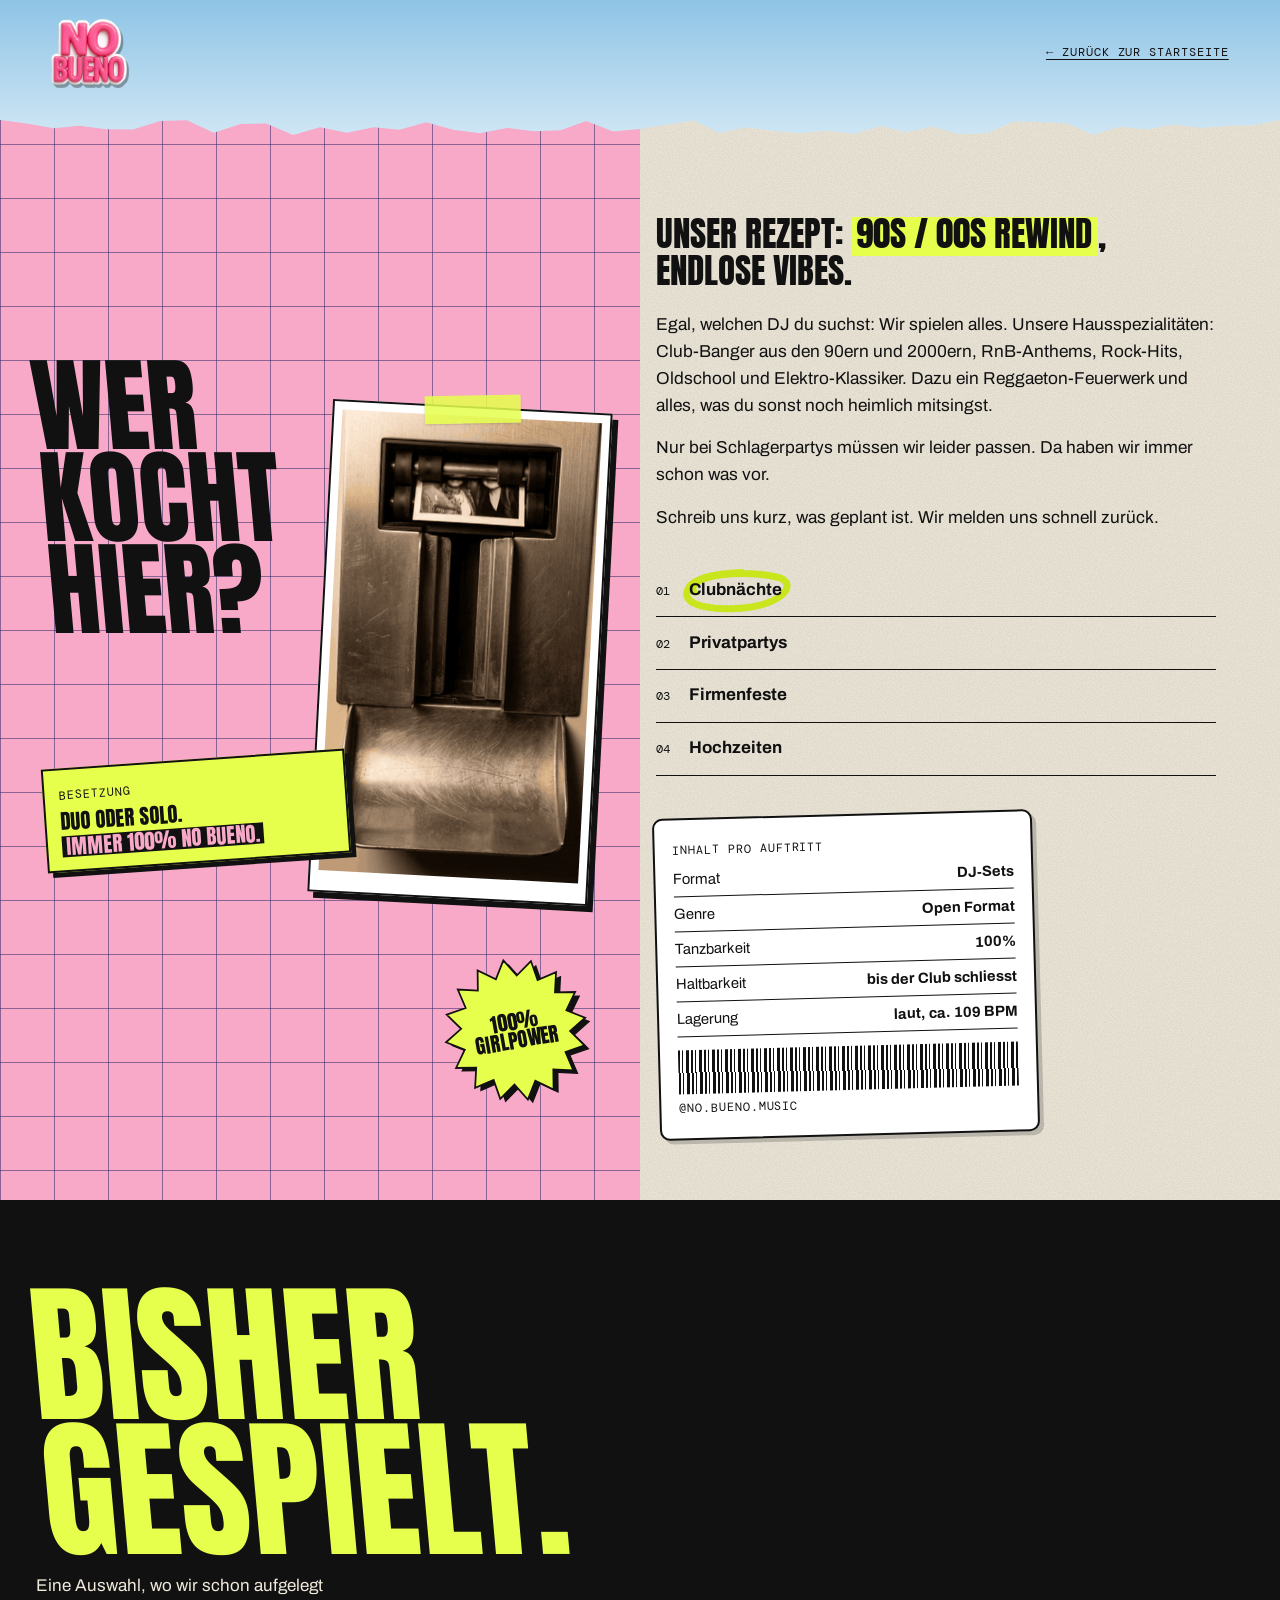
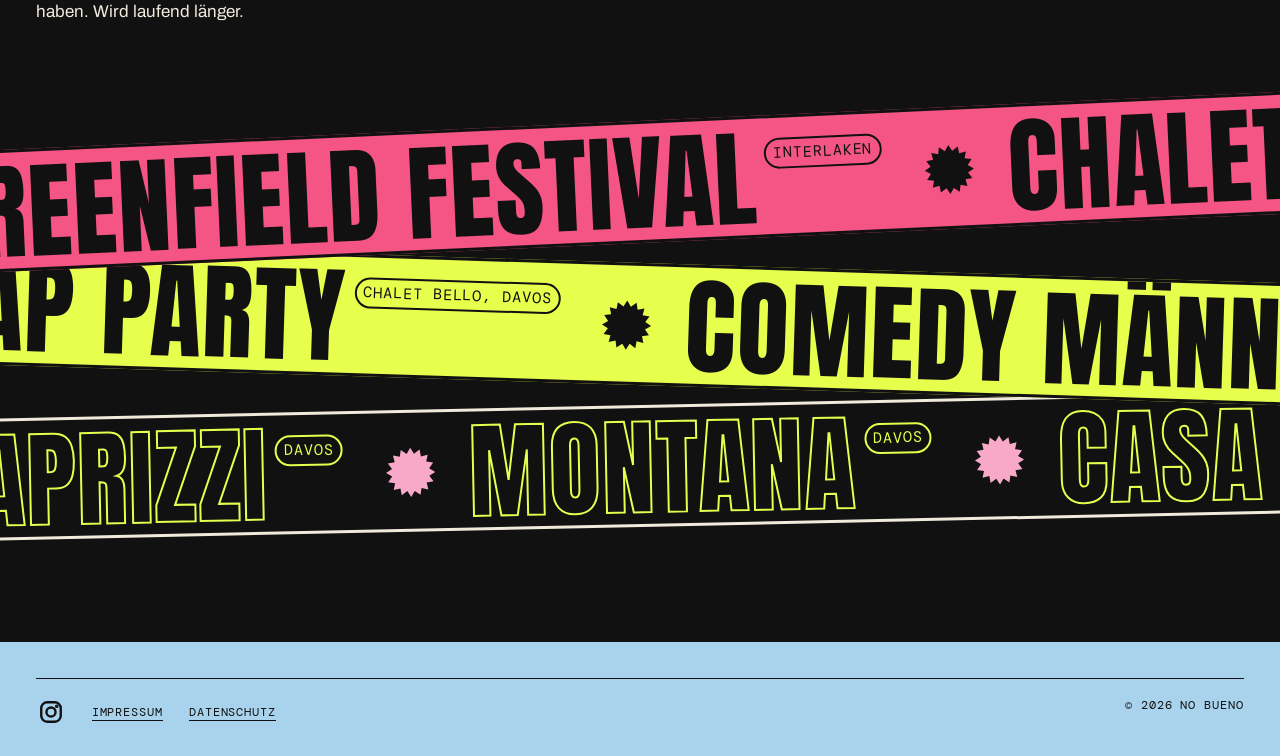
==== commit c2eebb8b: "Add files via upload" ====
--- a/about.html
+++ b/about.html
@@ -3,6 +3,8 @@
 <head>
 <meta charset="utf-8">
 <meta name="viewport" content="width=device-width, initial-scale=1, viewport-fit=cover">
+<meta name="color-scheme" content="only light">
+<meta name="supported-color-schemes" content="light">
 <meta name="claude:viewport-fit-sides" content="cover">
 <title>About – No Bueno</title>
 <script>(function(){var r=document.documentElement;if(!(window.matchMedia&&matchMedia('(prefers-reduced-motion: reduce)').matches)){r.classList.add('js-anim');setTimeout(function(){if(!window.__nbReady){r.classList.remove('js-anim')}},3500)}})();</script>
--- a/style.css
+++ b/style.css
@@ -884,3 +884,9 @@
   .mq-track { animation: none; flex-wrap: wrap; min-width: 0; }
   .mq-track[aria-hidden="true"] { display: none; }
 }
+
+/* v61.3: Browser-Dunkelmodus (Force Dark) ausschalten, Seite bleibt immer hell */
+:root{color-scheme:only light}
+
+/* v61.3: kein seitliches Wackeln auf dem Handy (rotierte Baender ragen sonst ueber den Rand) */
+html, body { overflow-x: clip; max-width: 100%; }
